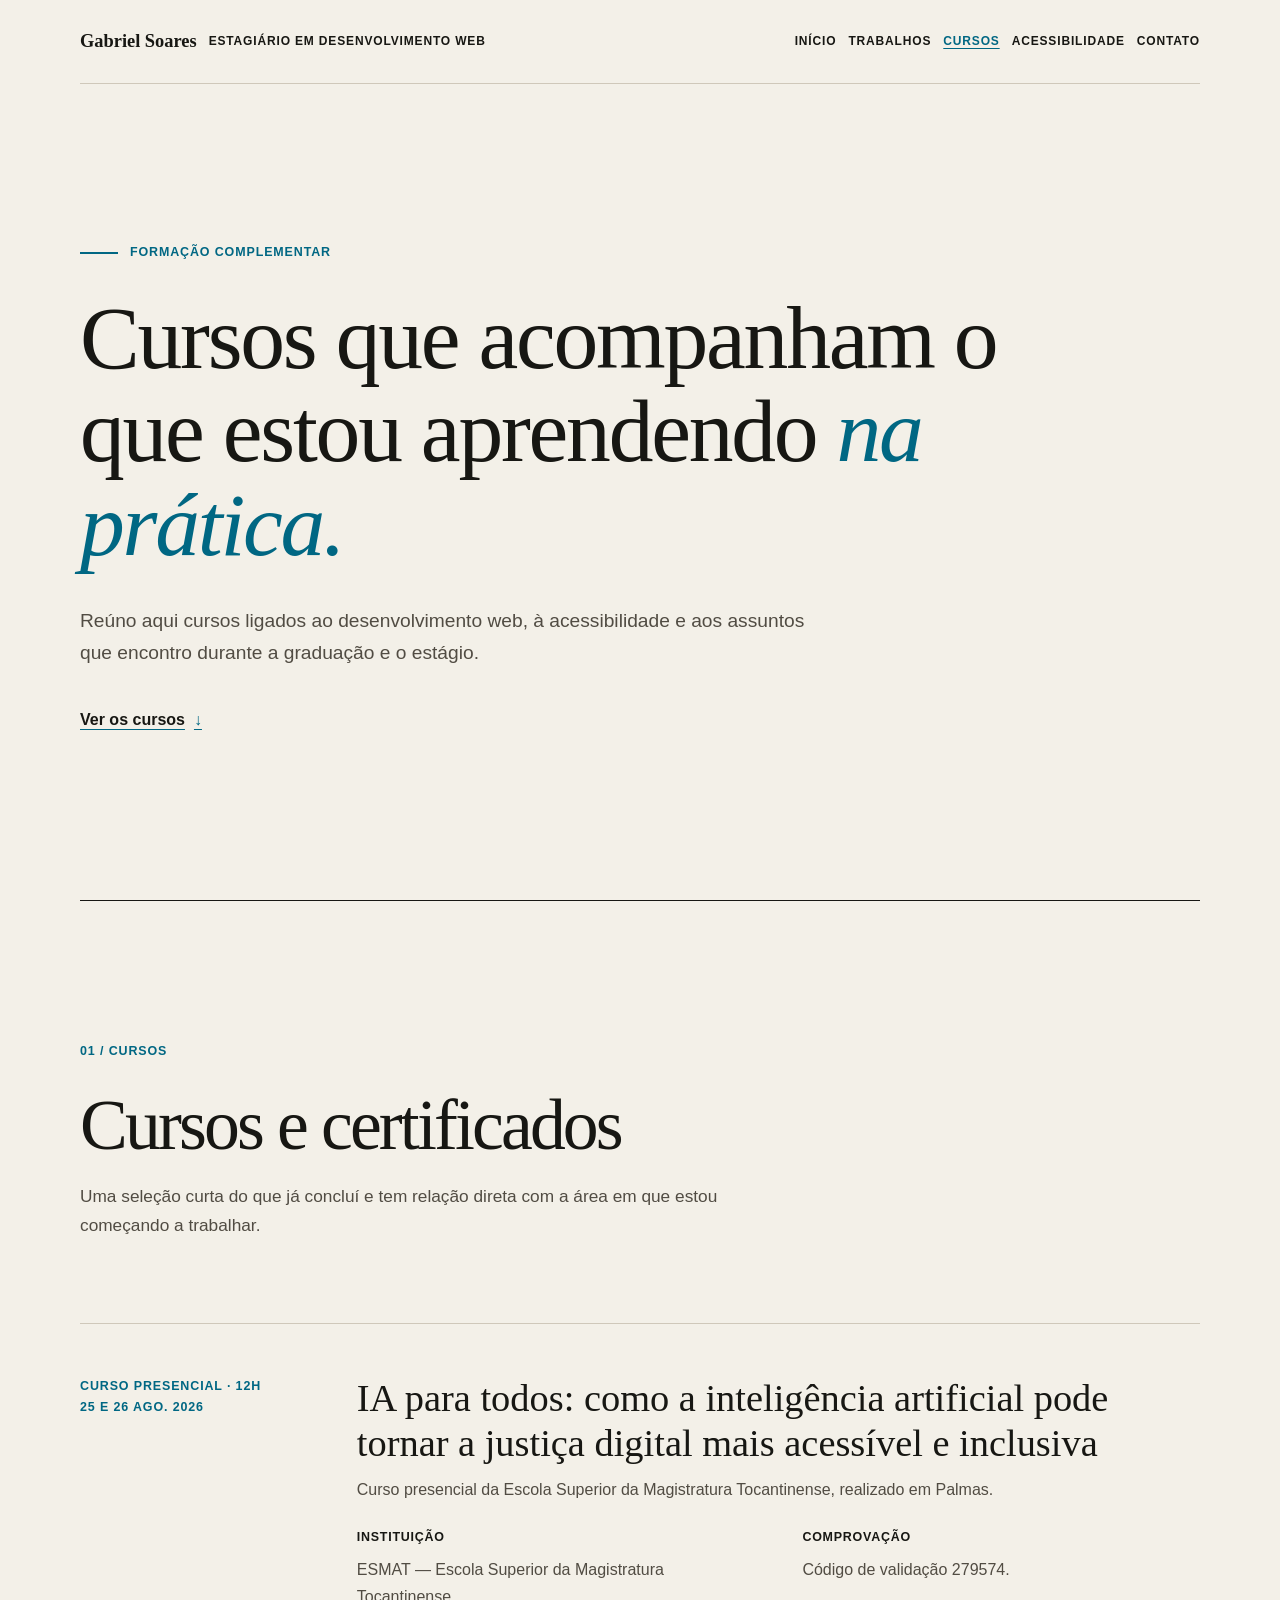
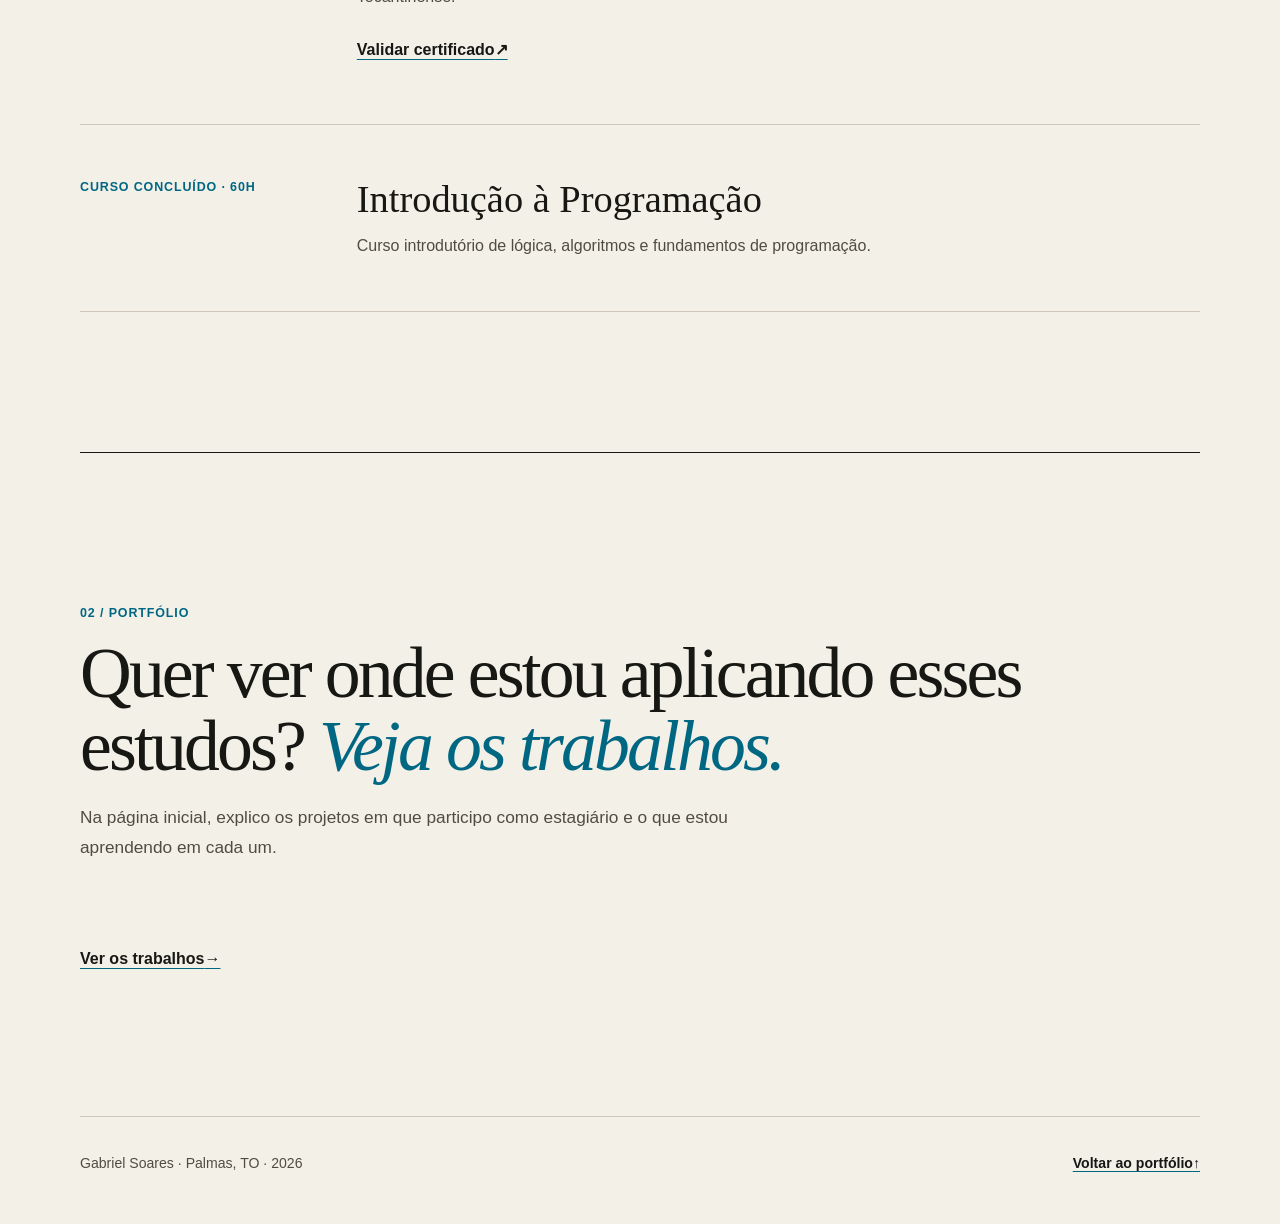
==== cursos/index.html @ e6bb0c45 "Adiciona página de cursos e certificados" ====
<!doctype html>
<html lang="pt-BR">
<head>
  <meta charset="utf-8">
  <meta name="viewport" content="width=device-width, initial-scale=1">
  <meta name="description" content="Cursos e certificados de Gabriel Soares nas áreas de desenvolvimento web, programação e acessibilidade.">
  <meta name="author" content="Gabriel Soares">
  <meta name="theme-color" content="#f3f0e8">
  <meta name="color-scheme" content="light">
  <link rel="canonical" href="https://soars1.github.io/cursos/">
  <link rel="stylesheet" href="../styles.css">
  <title>Cursos e certificados | Gabriel Soares</title>
</head>
<body>
<div id="inicio" class="gs-portfolio gs-courses-page" tabindex="-1">
  <a class="gs-skip-link" href="#conteudo">Pular para o conteúdo principal</a>

  <p id="aviso-nova-aba" class="gs-visually-hidden">
    O link abre em uma nova aba.
  </p>

  <header class="gs-site-header">
    <a class="gs-signature" href="../">
      <strong>Gabriel Soares</strong>
      <span>Estagiário em desenvolvimento web</span>
      <span class="gs-visually-hidden">— voltar ao portfólio</span>
    </a>

    <nav aria-label="Navegação principal">
      <ul class="gs-nav" role="list">
        <li><a href="../">Início</a></li>
        <li><a href="../#trabalhos">Trabalhos</a></li>
        <li><a href="#conteudo" aria-current="page">Cursos</a></li>
        <li><a href="../#acessibilidade">Acessibilidade</a></li>
        <li><a href="../#contato">Contato</a></li>
      </ul>
    </nav>
  </header>

  <main id="conteudo" tabindex="-1">
    <section class="gs-hero" aria-labelledby="titulo-principal">
      <p class="gs-overline">Formação complementar</p>

      <h1 id="titulo-principal">
        Cursos que acompanham o que estou aprendendo
        <em>na prática.</em>
      </h1>

      <p class="gs-lead">
        Reúno aqui cursos ligados ao desenvolvimento web, à acessibilidade e
        aos assuntos que encontro durante a graduação e o estágio.
      </p>

      <a class="gs-text-link" href="#lista-cursos">Ver os cursos</a>
    </section>

    <section id="lista-cursos" class="gs-section" aria-labelledby="titulo-cursos">
      <div class="gs-section-heading">
        <p class="gs-section-index" aria-hidden="true">01 / Cursos</p>

        <div>
          <h2 id="titulo-cursos">Cursos e certificados</h2>
          <p class="gs-section-intro">
            Uma seleção curta do que já concluí e tem relação direta com a
            área em que estou começando a trabalhar.
          </p>
        </div>
      </div>

      <ol class="gs-education-list" role="list">
        <li>
          <article class="gs-education-item" aria-labelledby="curso-ia-esmat">
            <p class="gs-education-date">
              Curso presencial · 12h<br>
              <time datetime="2026-08-25">25</time> e
              <time datetime="2026-08-26">26 ago. 2026</time>
            </p>

            <div>
              <h3 id="curso-ia-esmat">
                IA para todos: como a inteligência artificial pode tornar a
                justiça digital mais acessível e inclusiva
              </h3>

              <p>
                Curso presencial da Escola Superior da Magistratura
                Tocantinense, realizado em Palmas.
              </p>

              <ul class="gs-project-details" role="list">
                <li>
                  <p class="gs-detail-label"><strong>Instituição</strong></p>
                  <p>ESMAT — Escola Superior da Magistratura Tocantinense.</p>
                </li>
                <li>
                  <p class="gs-detail-label"><strong>Comprovação</strong></p>
                  <p>Código de validação 279574.</p>
                </li>
              </ul>

              <p class="gs-education-links">
                <a
                  href="https://app.esmat.tjto.jus.br/sav/validate"
                  target="_blank"
                  rel="noopener noreferrer"
                  aria-describedby="aviso-nova-aba"
                >
                  Validar certificado <span aria-hidden="true">↗</span>
                </a>
              </p>
            </div>
          </article>
        </li>

        <li>
          <article class="gs-education-item" aria-labelledby="curso-programacao">
            <p class="gs-education-date">Curso concluído · 60h</p>

            <div>
              <h3 id="curso-programacao">Introdução à Programação</h3>
              <p>
                Curso introdutório de lógica, algoritmos e fundamentos de
                programação.
              </p>
            </div>
          </article>
        </li>
      </ol>
    </section>
  </main>

  <footer class="gs-contact" aria-labelledby="titulo-voltar-portfolio">
    <p class="gs-section-index" aria-hidden="true">02 / Portfólio</p>

    <div class="gs-contact-grid">
      <div>
        <h2 id="titulo-voltar-portfolio">
          Quer ver onde estou aplicando esses estudos?
          <em>Veja os trabalhos.</em>
        </h2>
        <p class="gs-contact-intro">
          Na página inicial, explico os projetos em que participo como
          estagiário e o que estou aprendendo em cada um.
        </p>
      </div>

      <p class="gs-education-links">
        <a href="../#trabalhos">
          Ver os trabalhos <span aria-hidden="true">→</span>
        </a>
      </p>
    </div>

    <div class="gs-footer-line">
      <p>Gabriel Soares · Palmas, TO · <time datetime="2026">2026</time></p>
      <a href="../">Voltar ao portfólio <span aria-hidden="true">↑</span></a>
    </div>
  </footer>
</div>
</body>
</html>
---- styles.css ----
html {
  min-height: 100%;
  scroll-behavior: smooth;
  background: #f3f0e8;
}

body {
  min-height: 100%;
  margin: 0;
  overflow-x: hidden;
  background: #f3f0e8;
}
.gs-portfolio {
  --gs-paper: #f3f0e8; --gs-ink: #171713; --gs-text: #514c43; --gs-accent: #006783; --gs-line: #cfc8ba;
  --gs-width: min(70rem, calc(100% - 3rem));
  width: 100%; min-height: 100vh; margin: 0; background: var(--gs-paper); color: var(--gs-text);
  font-family: Inter, "Segoe UI", Arial, sans-serif; font-size: 1rem; line-height: 1.7; text-align: left !important;
  -webkit-font-smoothing: antialiased;
}

.gs-portfolio *, .gs-portfolio *::before, .gs-portfolio *::after { box-sizing: border-box; }

.gs-portfolio :where(h1, h2, h3, p, li) {
  margin-top: 0; overflow-wrap: break-word; text-align: left !important;
}

.gs-portfolio :where(h1, h2, h3) {
  color: var(--gs-ink); hyphens: none; word-break: normal; overflow-wrap: normal;
}

.gs-portfolio a {
  color: inherit; text-decoration-thickness: .08em; text-underline-offset: .22em; text-decoration-skip-ink: auto;
}

.gs-portfolio a:hover { color: var(--gs-accent); }

.gs-portfolio :where(a, button):focus {
  outline: 3px solid var(--gs-ink); outline-offset: 4px; border-radius: 2px;
}

.gs-portfolio:focus, .gs-portfolio main:focus { outline: none; }

@supports selector(:focus-visible) {
  .gs-portfolio :where(a, button):focus:not(:focus-visible) { outline: none; }
}

.gs-visually-hidden {
  position: absolute !important; width: 1px !important; height: 1px !important;
  margin: -1px !important; padding: 0 !important; overflow: hidden !important;
  clip: rect(0 0 0 0) !important; clip-path: inset(50%) !important;
  white-space: nowrap !important; border: 0 !important;
}

.gs-skip-link {
  position: fixed; top: 12px; left: 12px; z-index: 1000;
  min-height: 44px; display: inline-flex; align-items: center; padding: 10px 15px;
  transform: translateY(-180%); background: var(--gs-ink); color: #fff !important;
  font-weight: 800; text-decoration: none;
}

.gs-skip-link:focus { transform: translateY(0); }

@supports selector(:focus-visible) {
  .gs-skip-link:focus:not(:focus-visible) { transform: translateY(-180%); }
}

.gs-site-header, .gs-hero, .gs-section, .gs-contact {
  width: var(--gs-width); margin-inline: auto;
}

.gs-site-header {
  min-height: 84px; display: flex; align-items: center; justify-content: space-between;
  gap: 16px; border-bottom: 1px solid var(--gs-line);
}

.gs-signature {
  min-height: 44px; display: inline-flex; flex-wrap: wrap; align-items: center; gap: 4px 12px;
  color: var(--gs-ink) !important; text-decoration: none !important;
}

.gs-signature strong, .gs-hero h1, .gs-section-heading h2, .gs-contact h2,
.gs-project-number, .gs-project h3, .gs-reading-text p, .gs-education-item h3 {
  font-family: Georgia, "Times New Roman", serif;
}

.gs-signature strong { font-size: 1.15rem; }

.gs-signature > span:not(.gs-visually-hidden) {
  font-size: .75rem; font-weight: 800; letter-spacing: .07em; text-transform: uppercase;
}

.gs-nav, .gs-projects, .gs-education-list, .gs-project-details {
  margin: 0; padding: 0; list-style: none;
}

.gs-nav {
  display: flex; flex-wrap: nowrap; justify-content: flex-end; gap: 12px;
}

.gs-nav li, .gs-projects > li, .gs-education-list > li { margin: 0; }

.gs-nav a {
  min-height: 44px; display: inline-flex; align-items: center; color: var(--gs-ink);
  font-size: .75rem; font-weight: 800; letter-spacing: .07em;
  text-decoration: none; text-transform: uppercase; white-space: nowrap;
}

.gs-nav a:hover, .gs-nav a:focus-visible { text-decoration: underline; }

.gs-nav a[aria-current="page"] {
  color: var(--gs-accent); text-decoration: underline;
}

.gs-hero {
  min-height: calc(100svh - 84px); display: flex; flex-direction: column;
  align-items: flex-start; justify-content: center; padding-block: clamp(80px, 11vw, 145px);
}

.gs-overline, .gs-section-index, .gs-project-type, .gs-education-date {
  color: var(--gs-accent) !important; font-size: .78rem; font-weight: 800;
  letter-spacing: .07em; text-transform: uppercase;
}

.gs-overline {
  display: flex; align-items: center; gap: 12px; margin-bottom: 28px;
}

.gs-overline::before {
  width: 38px; height: 2px; flex: 0 0 auto; content: ""; background: var(--gs-accent);
}

.gs-hero h1 {
  max-width: 940px; margin-bottom: 34px; font-size: clamp(2.8rem, 7vw, 6.8rem);
  font-weight: 400; letter-spacing: -.025em; line-height: 1.04;
}

.gs-hero h1 em, .gs-contact h2 em {
  color: var(--gs-accent); font-weight: 400;
}

.gs-lead {
  max-width: 760px; margin-bottom: 28px; font-size: clamp(1.05rem, 1.5vw, 1.25rem);
}

.gs-text-link {
  min-height: 44px; display: inline-flex; align-items: center;
  color: var(--gs-ink) !important; font-weight: 800; text-decoration-color: var(--gs-accent);
}

.gs-text-link::after {
  margin-left: 9px; content: "↓"; color: var(--gs-accent); transition: transform 160ms ease;
}

.gs-text-link:hover::after { transform: translateY(3px); }

.gs-section {
  padding-block: clamp(80px, 11vw, 140px); border-top: 1px solid var(--gs-ink); scroll-margin-top: 24px;
}

.gs-section-heading {
  display: grid; gap: 14px; margin-bottom: clamp(48px, 7vw, 82px);
}

.gs-section-heading h2, .gs-contact h2 {
  max-width: 960px; margin-bottom: 0; font-size: clamp(2.65rem, 5.6vw, 5.5rem);
  font-weight: 400; letter-spacing: -.04em; line-height: 1.02;
}

.gs-section-intro, .gs-contact-intro {
  max-width: 730px; margin: 20px 0 0; font-size: 1.08rem;
}

.gs-projects, .gs-education-list { border-top: 1px solid var(--gs-line); }

.gs-project {
  display: grid; grid-template-columns: 56px minmax(0, 1fr); gap: 34px;
  padding-block: clamp(44px, 6vw, 68px); border-bottom: 1px solid var(--gs-line);
}

.gs-project-number {
  color: var(--gs-accent) !important; font-style: italic;
}

.gs-project-main { min-width: 0; max-width: 900px; }
.gs-project-type { margin-bottom: 10px; }

.gs-project h3 {
  margin-bottom: 18px; font-size: clamp(2.35rem, 4.8vw, 4.6rem);
  font-weight: 400; letter-spacing: -.035em; line-height: 1.02;
}

.gs-project-summary {
  max-width: 720px; margin-bottom: 32px; font-size: 1.08rem;
}

.gs-project-details {
  max-width: 860px; display: grid; grid-template-columns: repeat(2, minmax(0, 1fr)); gap: 28px 48px;
}

.gs-project-details li, .gs-project-details p, .gs-education-item p, .gs-footer-line p {
  margin-bottom: 0;
}

.gs-detail-label {
  margin-bottom: 7px !important; color: var(--gs-ink); font-size: .78rem;
  letter-spacing: .06em; text-transform: uppercase;
}

.gs-reading-text { max-width: 820px; }

.gs-reading-text p {
  margin-bottom: 25px; font-size: clamp(1.25rem, 2vw, 1.7rem); line-height: 1.55;
}

.gs-reading-text p:last-child { margin-bottom: 0; }

.gs-education-item {
  display: grid; grid-template-columns: minmax(150px, 200px) minmax(0, 1fr);
  gap: clamp(28px, 6vw, 80px); padding-block: clamp(34px, 5vw, 52px);
  border-bottom: 1px solid var(--gs-line);
}

.gs-education-item h3 {
  max-width: 800px; margin-bottom: 10px; font-size: clamp(1.65rem, 3vw, 2.6rem);
  font-weight: 400; line-height: 1.18;
}

.gs-education-item p { max-width: 730px; }

.gs-courses-page .gs-education-item .gs-project-details { margin-top: 24px; }

.gs-education-links {
  display: flex; flex-wrap: wrap; gap: 8px 24px; margin-top: 18px !important;
}

.gs-education-links a, .gs-contact-links a, .gs-footer-line a {
  min-height: 44px; display: inline-flex; align-items: center;
  color: var(--gs-ink) !important; font-weight: 800; text-decoration-color: var(--gs-accent);
}

.gs-contact {
  padding-block: clamp(80px, 12vw, 150px) 38px;
  border-top: 1px solid var(--gs-ink); scroll-margin-top: 24px;
}

.gs-contact-grid {
  display: grid; gap: clamp(34px, 5vw, 56px);
}

.gs-contact-links {
  display: flex; flex-wrap: nowrap; align-items: center; justify-content: flex-start;
  gap: clamp(24px, 4vw, 52px); margin: 0; font-style: normal;
}

.gs-contact-links a {
  gap: 10px; font-size: clamp(1.05rem, 2vw, 1.3rem);
}

.gs-contact-links a::before {
  width: 1.15em; height: 1.15em; flex: 0 0 1.15em; content: "";
  background: var(--gs-accent); -webkit-mask: var(--gs-social-icon) center / contain no-repeat;
  mask: var(--gs-social-icon) center / contain no-repeat;
}

.gs-contact-links a[href^="mailto:"] {
  --gs-social-icon: url("data:image/svg+xml,%3Csvg xmlns='http://www.w3.org/2000/svg' viewBox='0 0 24 24' fill='none' stroke='black' stroke-width='2' stroke-linecap='round' stroke-linejoin='round'%3E%3Crect x='3' y='5' width='18' height='14' rx='2'/%3E%3Cpath d='m3 7 9 6 9-6'/%3E%3C/svg%3E");
}

.gs-contact-links a[href*="github.com"] {
  --gs-social-icon: url("data:image/svg+xml,%3Csvg xmlns='http://www.w3.org/2000/svg' viewBox='0 0 24 24'%3E%3Cpath fill='black' d='M12 .3a12 12 0 0 0-3.79 23.4c.6.11.82-.26.82-.58v-2.23c-3.34.73-4.04-1.61-4.04-1.61-.55-1.39-1.33-1.76-1.33-1.76-1.09-.75.08-.73.08-.73 1.21.09 1.84 1.24 1.84 1.24 1.07 1.84 2.81 1.31 3.5 1 .11-.78.42-1.31.76-1.61-2.67-.31-5.47-1.34-5.47-5.93 0-1.31.47-2.38 1.24-3.22-.12-.3-.54-1.52.12-3.18 0 0 1.01-.32 3.3 1.23a11.5 11.5 0 0 1 6.01 0c2.29-1.55 3.3-1.23 3.3-1.23.65 1.66.24 2.88.12 3.18.77.84 1.24 1.91 1.24 3.22 0 4.61-2.81 5.62-5.48 5.92.43.37.81 1.1.81 2.22v3.29c0 .32.22.69.83.58A12 12 0 0 0 12 .3Z'/%3E%3C/svg%3E");
}

.gs-contact-links a[href*="linkedin.com"] {
  --gs-social-icon: url("data:image/svg+xml,%3Csvg xmlns='http://www.w3.org/2000/svg' viewBox='0 0 24 24'%3E%3Cpath fill='black' d='M20.45 20.45h-3.56v-5.57c0-1.33-.03-3.04-1.85-3.04-1.85 0-2.14 1.45-2.14 2.94v5.67H9.35V9h3.42v1.56h.04c.48-.9 1.64-1.85 3.37-1.85 3.6 0 4.27 2.37 4.27 5.46v6.28ZM5.34 7.43a2.06 2.06 0 1 1 0-4.12 2.06 2.06 0 0 1 0 4.12Zm1.47 13.02H3.86V9h2.95v11.45ZM22.23 0H1.77C.79 0 0 .77 0 1.73v20.54C0 23.23.79 24 1.77 24h20.45C23.2 24 24 23.23 24 22.27V1.73C24 .77 23.2 0 22.22 0h.01Z'/%3E%3C/svg%3E");
}

.gs-footer-line {
  display: flex; align-items: center; justify-content: space-between; gap: 24px;
  margin-top: clamp(72px, 10vw, 120px); padding-top: 25px;
  border-top: 1px solid var(--gs-line); font-size: .88rem;
}

@media (max-width: 760px) {
  .gs-portfolio { --gs-width: min(70rem, calc(100% - 2rem)); }

  .gs-site-header {
    min-height: auto; align-items: flex-start; flex-direction: column;
    justify-content: center; gap: 8px; padding-block: 18px;
  }

  .gs-nav { flex-wrap: wrap; justify-content: flex-start; gap: 2px 14px; }
  .gs-nav a { white-space: normal; }
  .gs-hero { min-height: auto; padding-block: 80px 96px; }

  .gs-project, .gs-education-item { grid-template-columns: 1fr; }
  .gs-project { gap: 8px; }
  .gs-project-details { grid-template-columns: 1fr; }
  .gs-education-item { gap: 8px; }
  .gs-contact-links { flex-wrap: wrap; gap: 12px 28px; }
}

@media (max-width: 420px) {
  .gs-signature > span:not(.gs-visually-hidden) { width: 100%; }
  .gs-nav { column-gap: 12px; }
  .gs-nav a { font-size: .72rem; }
  .gs-hero h1 { font-size: clamp(2.55rem, 13.5vw, 3.7rem); }

  .gs-section-heading h2, .gs-contact h2 {
    font-size: clamp(2.35rem, 12vw, 3.4rem);
  }

  .gs-footer-line { align-items: flex-start; flex-direction: column; }
}

@media (prefers-reduced-motion: reduce) {
  html { scroll-behavior: auto !important; }

  .gs-portfolio *, .gs-portfolio *::before, .gs-portfolio *::after {
    scroll-behavior: auto !important; animation-duration: .01ms !important;
    animation-iteration-count: 1 !important; transition-duration: .01ms !important;
  }
}

@media (prefers-contrast: more) {
  .gs-portfolio { --gs-text: #24211d; --gs-accent: #004f66; --gs-line: #716a60; }
}

@media (forced-colors: active) {
  .gs-portfolio :where(a, button):focus { outline-color: CanvasText; }
  .gs-overline::before { background: CanvasText; }
}
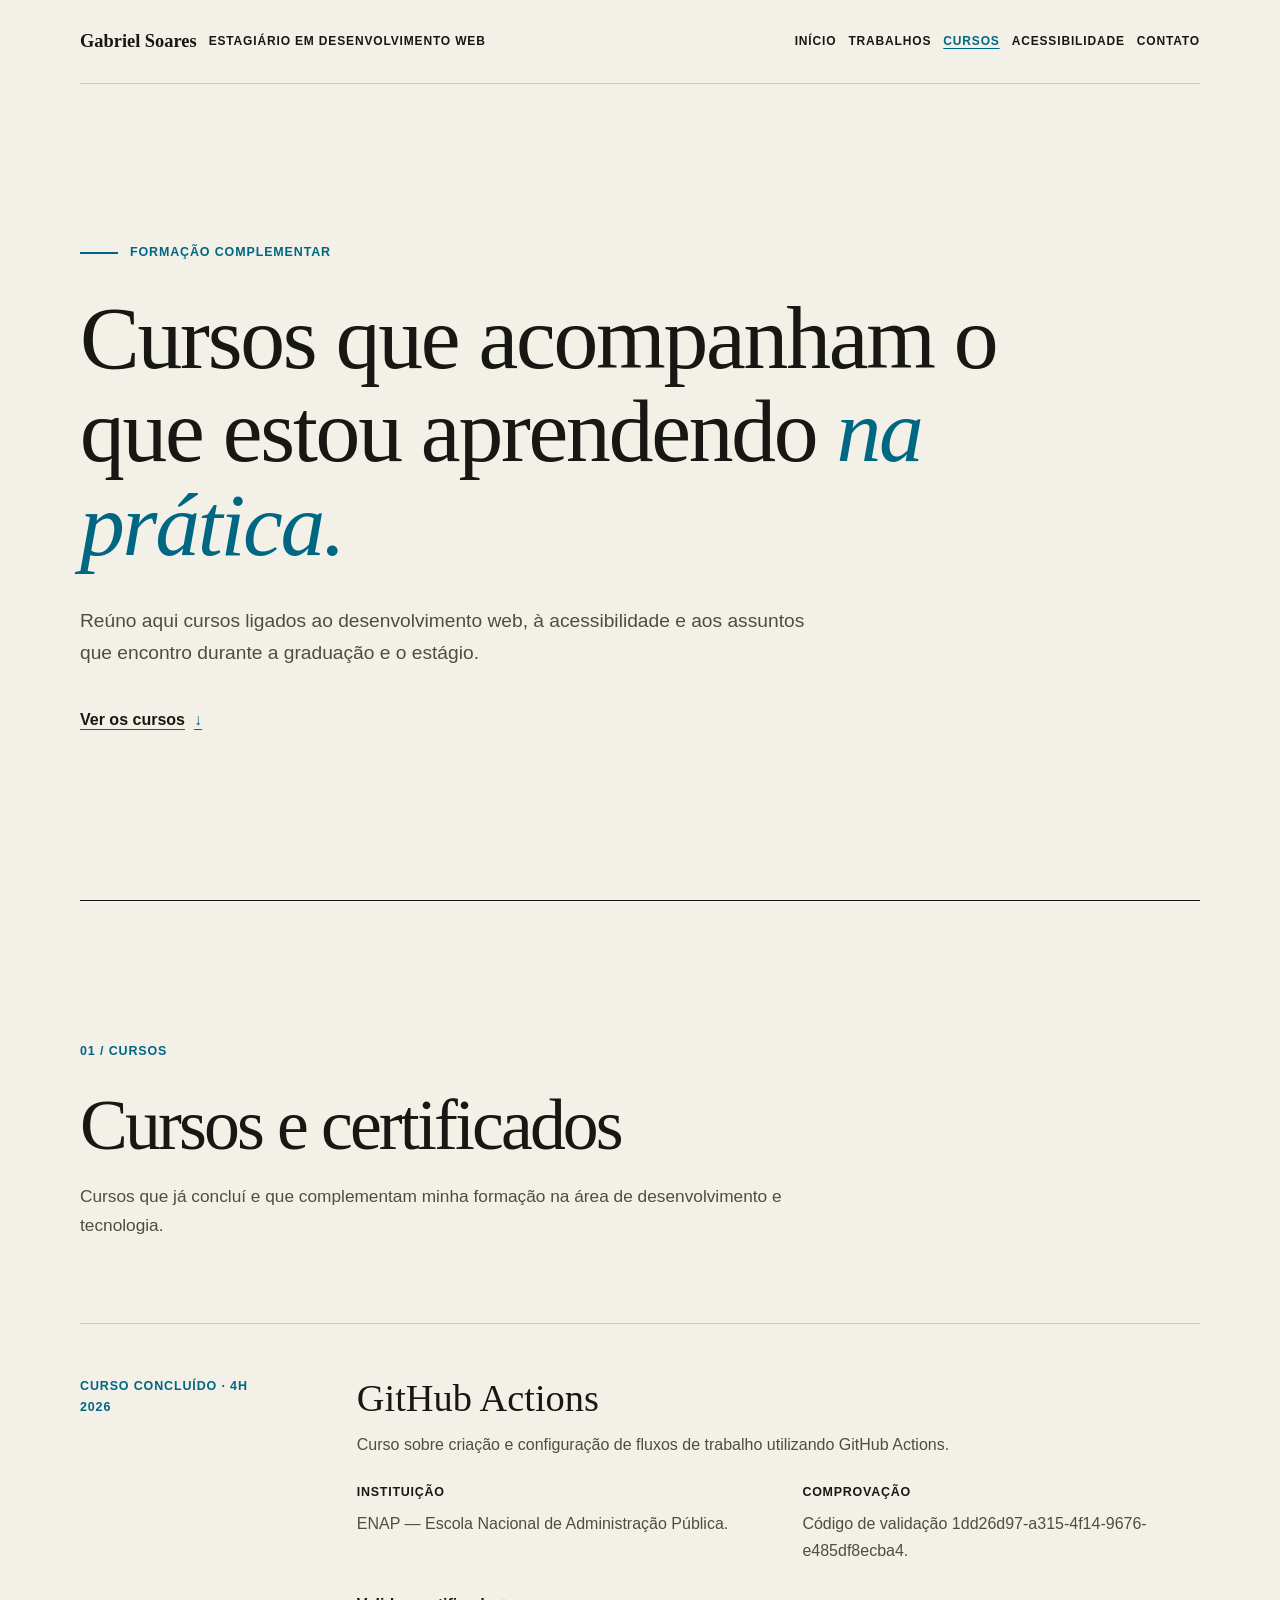
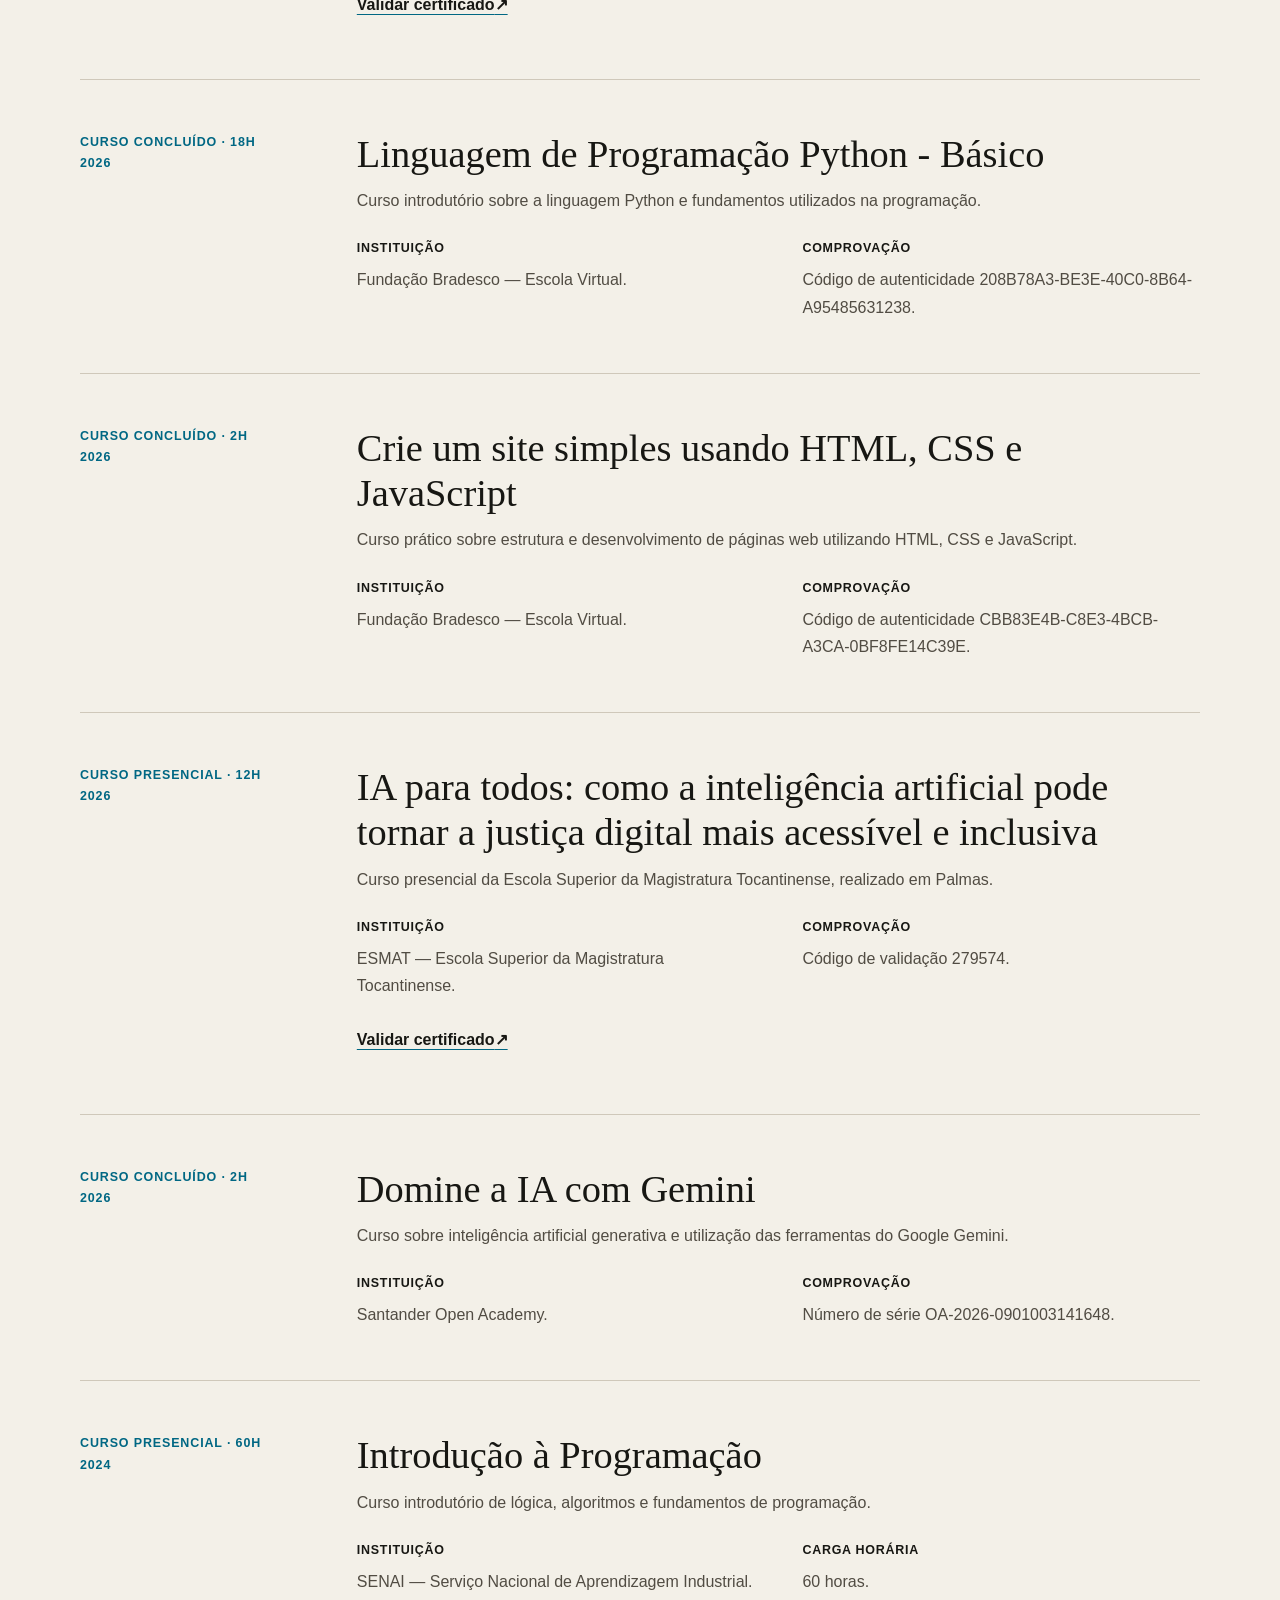
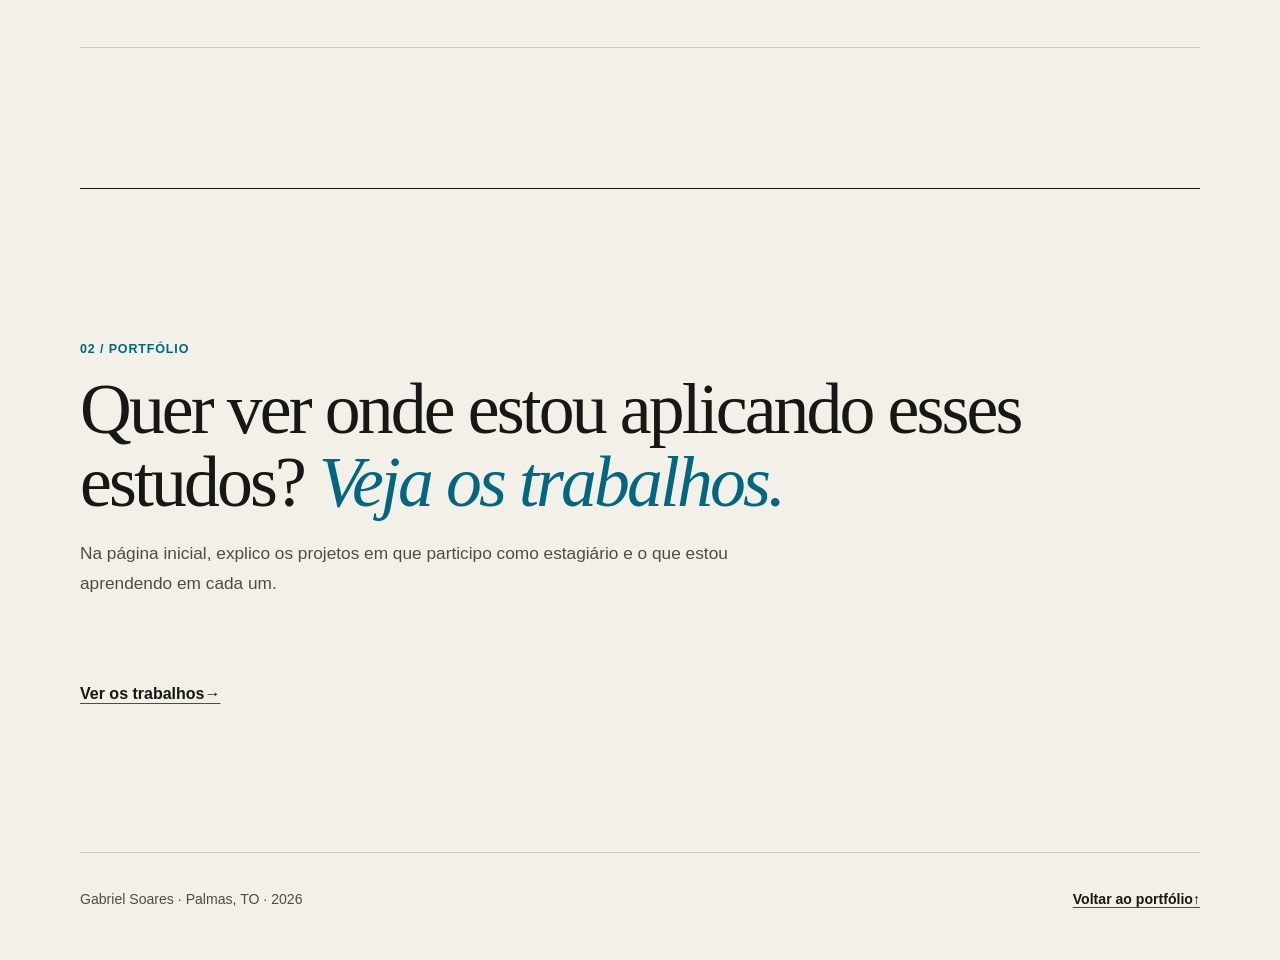
==== commit 2a2ba656: "Revise course listings and add new entries Updated course descriptions and added new courses with de" ====
--- a/cursos/index.html
+++ b/cursos/index.html
@@ -61,19 +61,133 @@
         <div>
           <h2 id="titulo-cursos">Cursos e certificados</h2>
           <p class="gs-section-intro">
-            Uma seleção curta do que já concluí e tem relação direta com a
-            área em que estou começando a trabalhar.
+            Cursos que já concluí e que complementam minha formação na área
+            de desenvolvimento e tecnologia.
           </p>
         </div>
       </div>
 
       <ol class="gs-education-list" role="list">
+
+        <li>
+          <article class="gs-education-item" aria-labelledby="curso-github-actions">
+            <p class="gs-education-date">
+              Curso concluído · 4h<br>
+              <time datetime="2026">2026</time>
+            </p>
+
+            <div>
+              <h3 id="curso-github-actions">GitHub Actions</h3>
+
+              <p>
+                Curso sobre criação e configuração de fluxos de trabalho
+                utilizando GitHub Actions.
+              </p>
+
+              <ul class="gs-project-details" role="list">
+                <li>
+                  <p class="gs-detail-label"><strong>Instituição</strong></p>
+                  <p>ENAP — Escola Nacional de Administração Pública.</p>
+                </li>
+
+                <li>
+                  <p class="gs-detail-label"><strong>Comprovação</strong></p>
+                  <p>
+                    Código de validação
+                    1dd26d97-a315-4f14-9676-e485df8ecba4.
+                  </p>
+                </li>
+              </ul>
+
+              <p class="gs-education-links">
+                <a
+                  href="https://www.escolavirtual.gov.br/documentos/validacao"
+                  target="_blank"
+                  rel="noopener noreferrer"
+                  aria-describedby="aviso-nova-aba"
+                >
+                  Validar certificado <span aria-hidden="true">↗</span>
+                </a>
+              </p>
+            </div>
+          </article>
+        </li>
+
+        <li>
+          <article class="gs-education-item" aria-labelledby="curso-python">
+            <p class="gs-education-date">
+              Curso concluído · 18h<br>
+              <time datetime="2026">2026</time>
+            </p>
+
+            <div>
+              <h3 id="curso-python">
+                Linguagem de Programação Python - Básico
+              </h3>
+
+              <p>
+                Curso introdutório sobre a linguagem Python e fundamentos
+                utilizados na programação.
+              </p>
+
+              <ul class="gs-project-details" role="list">
+                <li>
+                  <p class="gs-detail-label"><strong>Instituição</strong></p>
+                  <p>Fundação Bradesco — Escola Virtual.</p>
+                </li>
+
+                <li>
+                  <p class="gs-detail-label"><strong>Comprovação</strong></p>
+                  <p>
+                    Código de autenticidade
+                    208B78A3-BE3E-40C0-8B64-A95485631238.
+                  </p>
+                </li>
+              </ul>
+            </div>
+          </article>
+        </li>
+
+        <li>
+          <article class="gs-education-item" aria-labelledby="curso-html-css-js">
+            <p class="gs-education-date">
+              Curso concluído · 2h<br>
+              <time datetime="2026">2026</time>
+            </p>
+
+            <div>
+              <h3 id="curso-html-css-js">
+                Crie um site simples usando HTML, CSS e JavaScript
+              </h3>
+
+              <p>
+                Curso prático sobre estrutura e desenvolvimento de páginas
+                web utilizando HTML, CSS e JavaScript.
+              </p>
+
+              <ul class="gs-project-details" role="list">
+                <li>
+                  <p class="gs-detail-label"><strong>Instituição</strong></p>
+                  <p>Fundação Bradesco — Escola Virtual.</p>
+                </li>
+
+                <li>
+                  <p class="gs-detail-label"><strong>Comprovação</strong></p>
+                  <p>
+                    Código de autenticidade
+                    CBB83E4B-C8E3-4BCB-A3CA-0BF8FE14C39E.
+                  </p>
+                </li>
+              </ul>
+            </div>
+          </article>
+        </li>
+
         <li>
           <article class="gs-education-item" aria-labelledby="curso-ia-esmat">
             <p class="gs-education-date">
               Curso presencial · 12h<br>
-              <time datetime="2026-08-25">25</time> e
-              <time datetime="2026-08-26">26 ago. 2026</time>
+              <time datetime="2026">2026</time>
             </p>
 
             <div>
@@ -92,6 +206,7 @@
                   <p class="gs-detail-label"><strong>Instituição</strong></p>
                   <p>ESMAT — Escola Superior da Magistratura Tocantinense.</p>
                 </li>
+
                 <li>
                   <p class="gs-detail-label"><strong>Comprovação</strong></p>
                   <p>Código de validação 279574.</p>
@@ -113,18 +228,65 @@
         </li>
 
         <li>
+          <article class="gs-education-item" aria-labelledby="curso-gemini">
+            <p class="gs-education-date">
+              Curso concluído · 2h<br>
+              <time datetime="2026">2026</time>
+            </p>
+
+            <div>
+              <h3 id="curso-gemini">Domine a IA com Gemini</h3>
+
+              <p>
+                Curso sobre inteligência artificial generativa e utilização
+                das ferramentas do Google Gemini.
+              </p>
+
+              <ul class="gs-project-details" role="list">
+                <li>
+                  <p class="gs-detail-label"><strong>Instituição</strong></p>
+                  <p>Santander Open Academy.</p>
+                </li>
+
+                <li>
+                  <p class="gs-detail-label"><strong>Comprovação</strong></p>
+                  <p>Número de série OA-2026-0901003141648.</p>
+                </li>
+              </ul>
+            </div>
+          </article>
+        </li>
+
+        <li>
           <article class="gs-education-item" aria-labelledby="curso-programacao">
-            <p class="gs-education-date">Curso concluído · 60h</p>
+            <p class="gs-education-date">
+              Curso presencial · 60h<br>
+              <time datetime="2024">2024</time>
+            </p>
 
             <div>
               <h3 id="curso-programacao">Introdução à Programação</h3>
+
               <p>
                 Curso introdutório de lógica, algoritmos e fundamentos de
                 programação.
               </p>
-            </div>
-          </article>
-        </li>
+
+              <ul class="gs-project-details" role="list">
+                <li>
+                  <p class="gs-detail-label"><strong>Instituição</strong></p>
+                  <p>SENAI — Serviço Nacional de Aprendizagem Industrial.</p>
+                </li>
+
+                <li>
+                  <p class="gs-detail-label"><strong>Carga horária</strong></p>
+                  <p>60 horas.</p>
+                </li>
+              </ul>
+            </div>
+          </article>
+        </li>
+
       </ol>
     </section>
   </main>
@@ -138,6 +300,7 @@
           Quer ver onde estou aplicando esses estudos?
           <em>Veja os trabalhos.</em>
         </h2>
+
         <p class="gs-contact-intro">
           Na página inicial, explico os projetos em que participo como
           estagiário e o que estou aprendendo em cada um.
@@ -152,8 +315,14 @@
     </div>
 
     <div class="gs-footer-line">
-      <p>Gabriel Soares · Palmas, TO · <time datetime="2026">2026</time></p>
-      <a href="../">Voltar ao portfólio <span aria-hidden="true">↑</span></a>
+      <p>
+        Gabriel Soares · Palmas, TO ·
+        <time datetime="2026">2026</time>
+      </p>
+
+      <a href="../">
+        Voltar ao portfólio <span aria-hidden="true">↑</span>
+      </a>
     </div>
   </footer>
 </div>
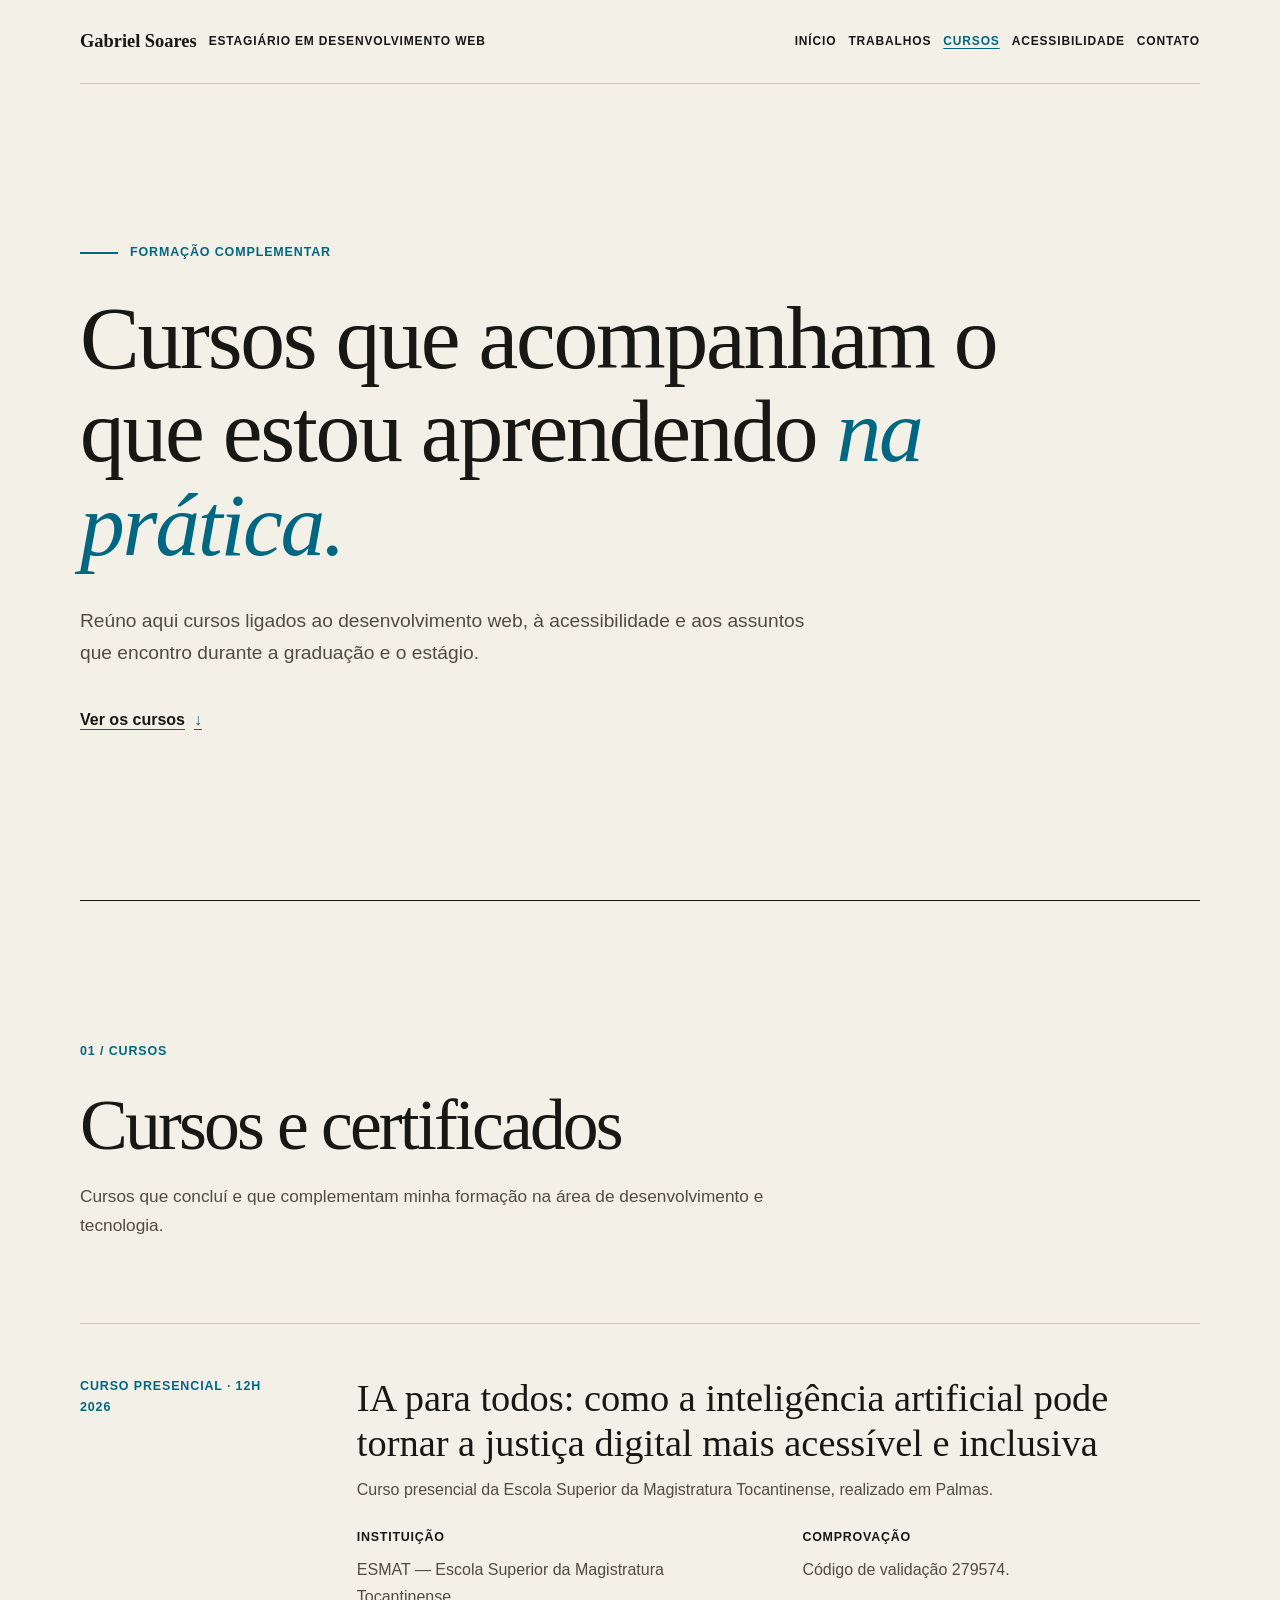
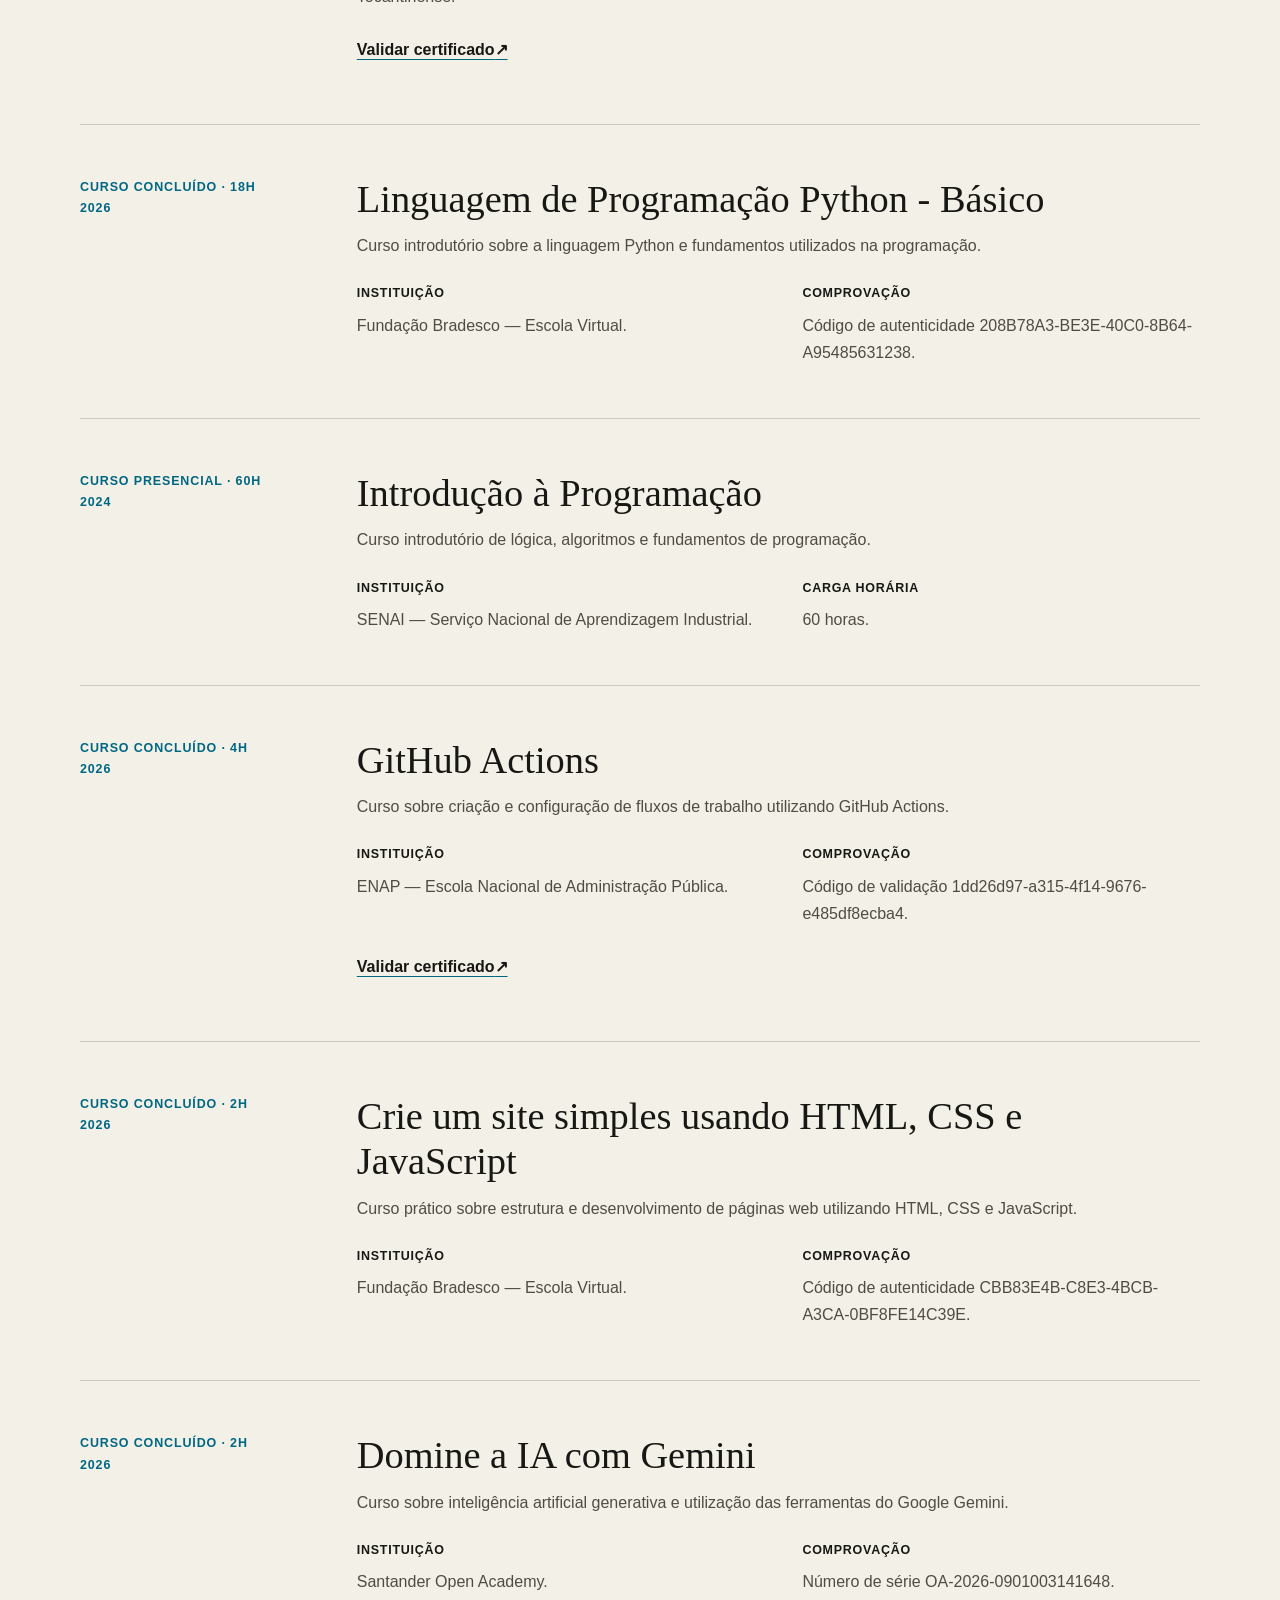
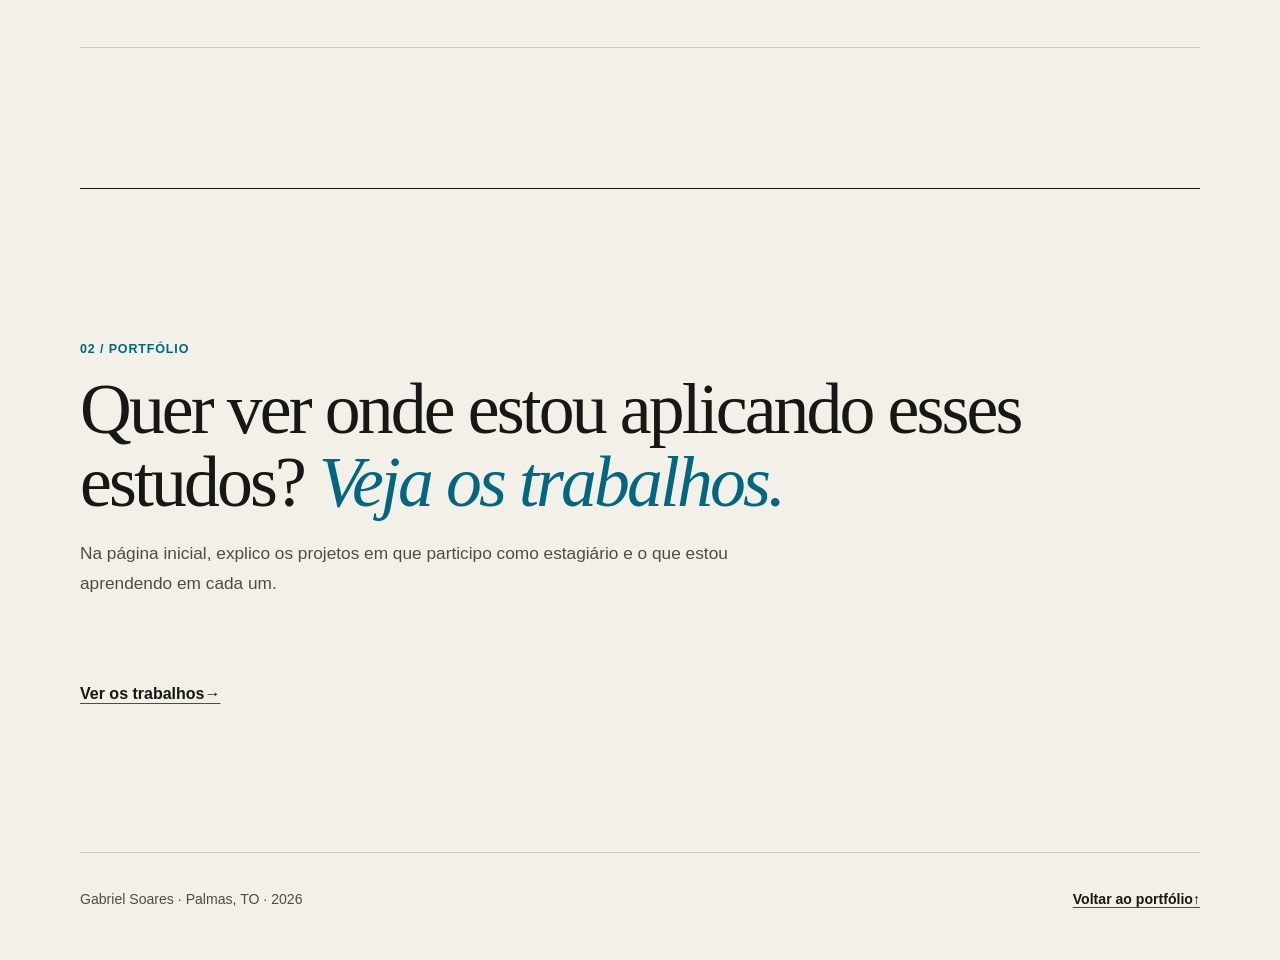
==== commit 9b71a55c: "Update index.html" ====
--- a/cursos/index.html
+++ b/cursos/index.html
@@ -3,17 +3,25 @@
 <head>
   <meta charset="utf-8">
   <meta name="viewport" content="width=device-width, initial-scale=1">
-  <meta name="description" content="Cursos e certificados de Gabriel Soares nas áreas de desenvolvimento web, programação e acessibilidade.">
+  <meta
+    name="description"
+    content="Cursos e certificados de Gabriel Soares nas áreas de desenvolvimento web, programação e acessibilidade."
+  >
   <meta name="author" content="Gabriel Soares">
   <meta name="theme-color" content="#f3f0e8">
   <meta name="color-scheme" content="light">
+
   <link rel="canonical" href="https://soars1.github.io/cursos/">
   <link rel="stylesheet" href="../styles.css">
+
   <title>Cursos e certificados | Gabriel Soares</title>
 </head>
+
 <body>
 <div id="inicio" class="gs-portfolio gs-courses-page" tabindex="-1">
-  <a class="gs-skip-link" href="#conteudo">Pular para o conteúdo principal</a>
+  <a class="gs-skip-link" href="#conteudo">
+    Pular para o conteúdo principal
+  </a>
 
   <p id="aviso-nova-aba" class="gs-visually-hidden">
     O link abre em uma nova aba.
@@ -38,6 +46,7 @@
   </header>
 
   <main id="conteudo" tabindex="-1">
+
     <section class="gs-hero" aria-labelledby="titulo-principal">
       <p class="gs-overline">Formação complementar</p>
 
@@ -51,17 +60,28 @@
         aos assuntos que encontro durante a graduação e o estágio.
       </p>
 
-      <a class="gs-text-link" href="#lista-cursos">Ver os cursos</a>
+      <a class="gs-text-link" href="#lista-cursos">
+        Ver os cursos
+      </a>
     </section>
 
-    <section id="lista-cursos" class="gs-section" aria-labelledby="titulo-cursos">
+    <section
+      id="lista-cursos"
+      class="gs-section"
+      aria-labelledby="titulo-cursos"
+    >
       <div class="gs-section-heading">
-        <p class="gs-section-index" aria-hidden="true">01 / Cursos</p>
+        <p class="gs-section-index" aria-hidden="true">
+          01 / Cursos
+        </p>
 
         <div>
-          <h2 id="titulo-cursos">Cursos e certificados</h2>
+          <h2 id="titulo-cursos">
+            Cursos e certificados
+          </h2>
+
           <p class="gs-section-intro">
-            Cursos que já concluí e que complementam minha formação na área
+            Cursos que concluí e que complementam minha formação na área
             de desenvolvimento e tecnologia.
           </p>
         </div>
@@ -70,14 +90,168 @@
       <ol class="gs-education-list" role="list">
 
         <li>
-          <article class="gs-education-item" aria-labelledby="curso-github-actions">
+          <article
+            class="gs-education-item"
+            aria-labelledby="curso-ia-esmat"
+          >
+            <p class="gs-education-date">
+              Curso presencial · 12h<br>
+              <time datetime="2026">2026</time>
+            </p>
+
+            <div>
+              <h3 id="curso-ia-esmat">
+                IA para todos: como a inteligência artificial pode tornar a
+                justiça digital mais acessível e inclusiva
+              </h3>
+
+              <p>
+                Curso presencial da Escola Superior da Magistratura
+                Tocantinense, realizado em Palmas.
+              </p>
+
+              <ul class="gs-project-details" role="list">
+                <li>
+                  <p class="gs-detail-label">
+                    <strong>Instituição</strong>
+                  </p>
+
+                  <p>
+                    ESMAT — Escola Superior da Magistratura Tocantinense.
+                  </p>
+                </li>
+
+                <li>
+                  <p class="gs-detail-label">
+                    <strong>Comprovação</strong>
+                  </p>
+
+                  <p>
+                    Código de validação 279574.
+                  </p>
+                </li>
+              </ul>
+
+              <p class="gs-education-links">
+                <a
+                  href="https://app.esmat.tjto.jus.br/sav/validate"
+                  target="_blank"
+                  rel="noopener noreferrer"
+                  aria-describedby="aviso-nova-aba"
+                >
+                  Validar certificado
+                  <span aria-hidden="true">↗</span>
+                </a>
+              </p>
+            </div>
+          </article>
+        </li>
+
+        <li>
+          <article
+            class="gs-education-item"
+            aria-labelledby="curso-python"
+          >
+            <p class="gs-education-date">
+              Curso concluído · 18h<br>
+              <time datetime="2026">2026</time>
+            </p>
+
+            <div>
+              <h3 id="curso-python">
+                Linguagem de Programação Python - Básico
+              </h3>
+
+              <p>
+                Curso introdutório sobre a linguagem Python e fundamentos
+                utilizados na programação.
+              </p>
+
+              <ul class="gs-project-details" role="list">
+                <li>
+                  <p class="gs-detail-label">
+                    <strong>Instituição</strong>
+                  </p>
+
+                  <p>
+                    Fundação Bradesco — Escola Virtual.
+                  </p>
+                </li>
+
+                <li>
+                  <p class="gs-detail-label">
+                    <strong>Comprovação</strong>
+                  </p>
+
+                  <p>
+                    Código de autenticidade
+                    208B78A3-BE3E-40C0-8B64-A95485631238.
+                  </p>
+                </li>
+              </ul>
+            </div>
+          </article>
+        </li>
+
+        <li>
+          <article
+            class="gs-education-item"
+            aria-labelledby="curso-programacao"
+          >
+            <p class="gs-education-date">
+              Curso presencial · 60h<br>
+              <time datetime="2024">2024</time>
+            </p>
+
+            <div>
+              <h3 id="curso-programacao">
+                Introdução à Programação
+              </h3>
+
+              <p>
+                Curso introdutório de lógica, algoritmos e fundamentos de
+                programação.
+              </p>
+
+              <ul class="gs-project-details" role="list">
+                <li>
+                  <p class="gs-detail-label">
+                    <strong>Instituição</strong>
+                  </p>
+
+                  <p>
+                    SENAI — Serviço Nacional de Aprendizagem Industrial.
+                  </p>
+                </li>
+
+                <li>
+                  <p class="gs-detail-label">
+                    <strong>Carga horária</strong>
+                  </p>
+
+                  <p>
+                    60 horas.
+                  </p>
+                </li>
+              </ul>
+            </div>
+          </article>
+        </li>
+
+        <li>
+          <article
+            class="gs-education-item"
+            aria-labelledby="curso-github-actions"
+          >
             <p class="gs-education-date">
               Curso concluído · 4h<br>
               <time datetime="2026">2026</time>
             </p>
 
             <div>
-              <h3 id="curso-github-actions">GitHub Actions</h3>
+              <h3 id="curso-github-actions">
+                GitHub Actions
+              </h3>
 
               <p>
                 Curso sobre criação e configuração de fluxos de trabalho
@@ -86,12 +260,20 @@
 
               <ul class="gs-project-details" role="list">
                 <li>
-                  <p class="gs-detail-label"><strong>Instituição</strong></p>
-                  <p>ENAP — Escola Nacional de Administração Pública.</p>
-                </li>
-
-                <li>
-                  <p class="gs-detail-label"><strong>Comprovação</strong></p>
+                  <p class="gs-detail-label">
+                    <strong>Instituição</strong>
+                  </p>
+
+                  <p>
+                    ENAP — Escola Nacional de Administração Pública.
+                  </p>
+                </li>
+
+                <li>
+                  <p class="gs-detail-label">
+                    <strong>Comprovação</strong>
+                  </p>
+
                   <p>
                     Código de validação
                     1dd26d97-a315-4f14-9676-e485df8ecba4.
@@ -106,7 +288,8 @@
                   rel="noopener noreferrer"
                   aria-describedby="aviso-nova-aba"
                 >
-                  Validar certificado <span aria-hidden="true">↗</span>
+                  Validar certificado
+                  <span aria-hidden="true">↗</span>
                 </a>
               </p>
             </div>
@@ -114,42 +297,10 @@
         </li>
 
         <li>
-          <article class="gs-education-item" aria-labelledby="curso-python">
-            <p class="gs-education-date">
-              Curso concluído · 18h<br>
-              <time datetime="2026">2026</time>
-            </p>
-
-            <div>
-              <h3 id="curso-python">
-                Linguagem de Programação Python - Básico
-              </h3>
-
-              <p>
-                Curso introdutório sobre a linguagem Python e fundamentos
-                utilizados na programação.
-              </p>
-
-              <ul class="gs-project-details" role="list">
-                <li>
-                  <p class="gs-detail-label"><strong>Instituição</strong></p>
-                  <p>Fundação Bradesco — Escola Virtual.</p>
-                </li>
-
-                <li>
-                  <p class="gs-detail-label"><strong>Comprovação</strong></p>
-                  <p>
-                    Código de autenticidade
-                    208B78A3-BE3E-40C0-8B64-A95485631238.
-                  </p>
-                </li>
-              </ul>
-            </div>
-          </article>
-        </li>
-
-        <li>
-          <article class="gs-education-item" aria-labelledby="curso-html-css-js">
+          <article
+            class="gs-education-item"
+            aria-labelledby="curso-html-css-js"
+          >
             <p class="gs-education-date">
               Curso concluído · 2h<br>
               <time datetime="2026">2026</time>
@@ -167,12 +318,20 @@
 
               <ul class="gs-project-details" role="list">
                 <li>
-                  <p class="gs-detail-label"><strong>Instituição</strong></p>
-                  <p>Fundação Bradesco — Escola Virtual.</p>
-                </li>
-
-                <li>
-                  <p class="gs-detail-label"><strong>Comprovação</strong></p>
+                  <p class="gs-detail-label">
+                    <strong>Instituição</strong>
+                  </p>
+
+                  <p>
+                    Fundação Bradesco — Escola Virtual.
+                  </p>
+                </li>
+
+                <li>
+                  <p class="gs-detail-label">
+                    <strong>Comprovação</strong>
+                  </p>
+
                   <p>
                     Código de autenticidade
                     CBB83E4B-C8E3-4BCB-A3CA-0BF8FE14C39E.
@@ -184,58 +343,19 @@
         </li>
 
         <li>
-          <article class="gs-education-item" aria-labelledby="curso-ia-esmat">
-            <p class="gs-education-date">
-              Curso presencial · 12h<br>
-              <time datetime="2026">2026</time>
-            </p>
-
-            <div>
-              <h3 id="curso-ia-esmat">
-                IA para todos: como a inteligência artificial pode tornar a
-                justiça digital mais acessível e inclusiva
-              </h3>
-
-              <p>
-                Curso presencial da Escola Superior da Magistratura
-                Tocantinense, realizado em Palmas.
-              </p>
-
-              <ul class="gs-project-details" role="list">
-                <li>
-                  <p class="gs-detail-label"><strong>Instituição</strong></p>
-                  <p>ESMAT — Escola Superior da Magistratura Tocantinense.</p>
-                </li>
-
-                <li>
-                  <p class="gs-detail-label"><strong>Comprovação</strong></p>
-                  <p>Código de validação 279574.</p>
-                </li>
-              </ul>
-
-              <p class="gs-education-links">
-                <a
-                  href="https://app.esmat.tjto.jus.br/sav/validate"
-                  target="_blank"
-                  rel="noopener noreferrer"
-                  aria-describedby="aviso-nova-aba"
-                >
-                  Validar certificado <span aria-hidden="true">↗</span>
-                </a>
-              </p>
-            </div>
-          </article>
-        </li>
-
-        <li>
-          <article class="gs-education-item" aria-labelledby="curso-gemini">
+          <article
+            class="gs-education-item"
+            aria-labelledby="curso-gemini"
+          >
             <p class="gs-education-date">
               Curso concluído · 2h<br>
               <time datetime="2026">2026</time>
             </p>
 
             <div>
-              <h3 id="curso-gemini">Domine a IA com Gemini</h3>
+              <h3 id="curso-gemini">
+                Domine a IA com Gemini
+              </h3>
 
               <p>
                 Curso sobre inteligência artificial generativa e utilização
@@ -244,43 +364,23 @@
 
               <ul class="gs-project-details" role="list">
                 <li>
-                  <p class="gs-detail-label"><strong>Instituição</strong></p>
-                  <p>Santander Open Academy.</p>
-                </li>
-
-                <li>
-                  <p class="gs-detail-label"><strong>Comprovação</strong></p>
-                  <p>Número de série OA-2026-0901003141648.</p>
-                </li>
-              </ul>
-            </div>
-          </article>
-        </li>
-
-        <li>
-          <article class="gs-education-item" aria-labelledby="curso-programacao">
-            <p class="gs-education-date">
-              Curso presencial · 60h<br>
-              <time datetime="2024">2024</time>
-            </p>
-
-            <div>
-              <h3 id="curso-programacao">Introdução à Programação</h3>
-
-              <p>
-                Curso introdutório de lógica, algoritmos e fundamentos de
-                programação.
-              </p>
-
-              <ul class="gs-project-details" role="list">
-                <li>
-                  <p class="gs-detail-label"><strong>Instituição</strong></p>
-                  <p>SENAI — Serviço Nacional de Aprendizagem Industrial.</p>
-                </li>
-
-                <li>
-                  <p class="gs-detail-label"><strong>Carga horária</strong></p>
-                  <p>60 horas.</p>
+                  <p class="gs-detail-label">
+                    <strong>Instituição</strong>
+                  </p>
+
+                  <p>
+                    Santander Open Academy.
+                  </p>
+                </li>
+
+                <li>
+                  <p class="gs-detail-label">
+                    <strong>Comprovação</strong>
+                  </p>
+
+                  <p>
+                    Número de série OA-2026-0901003141648.
+                  </p>
                 </li>
               </ul>
             </div>
@@ -291,8 +391,13 @@
     </section>
   </main>
 
-  <footer class="gs-contact" aria-labelledby="titulo-voltar-portfolio">
-    <p class="gs-section-index" aria-hidden="true">02 / Portfólio</p>
+  <footer
+    class="gs-contact"
+    aria-labelledby="titulo-voltar-portfolio"
+  >
+    <p class="gs-section-index" aria-hidden="true">
+      02 / Portfólio
+    </p>
 
     <div class="gs-contact-grid">
       <div>
@@ -309,7 +414,8 @@
 
       <p class="gs-education-links">
         <a href="../#trabalhos">
-          Ver os trabalhos <span aria-hidden="true">→</span>
+          Ver os trabalhos
+          <span aria-hidden="true">→</span>
         </a>
       </p>
     </div>
@@ -321,7 +427,8 @@
       </p>
 
       <a href="../">
-        Voltar ao portfólio <span aria-hidden="true">↑</span>
+        Voltar ao portfólio
+        <span aria-hidden="true">↑</span>
       </a>
     </div>
   </footer>
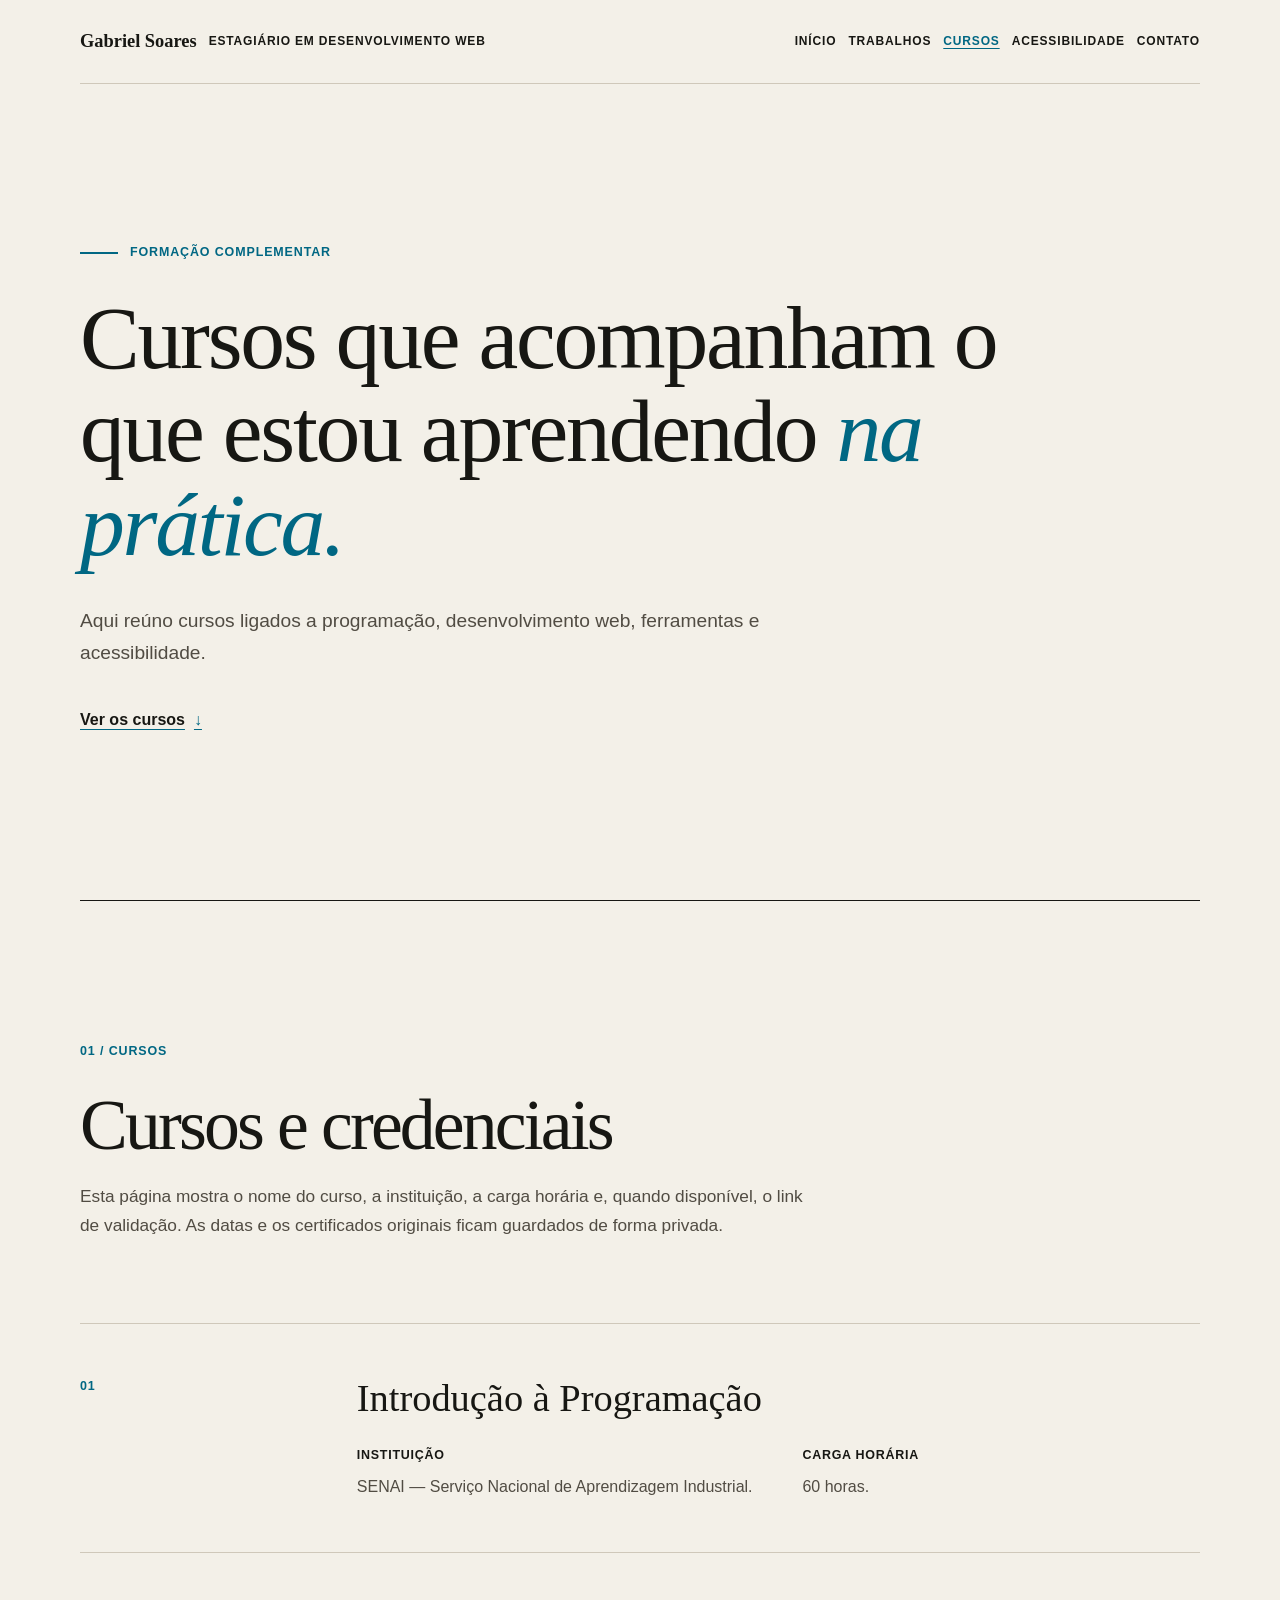
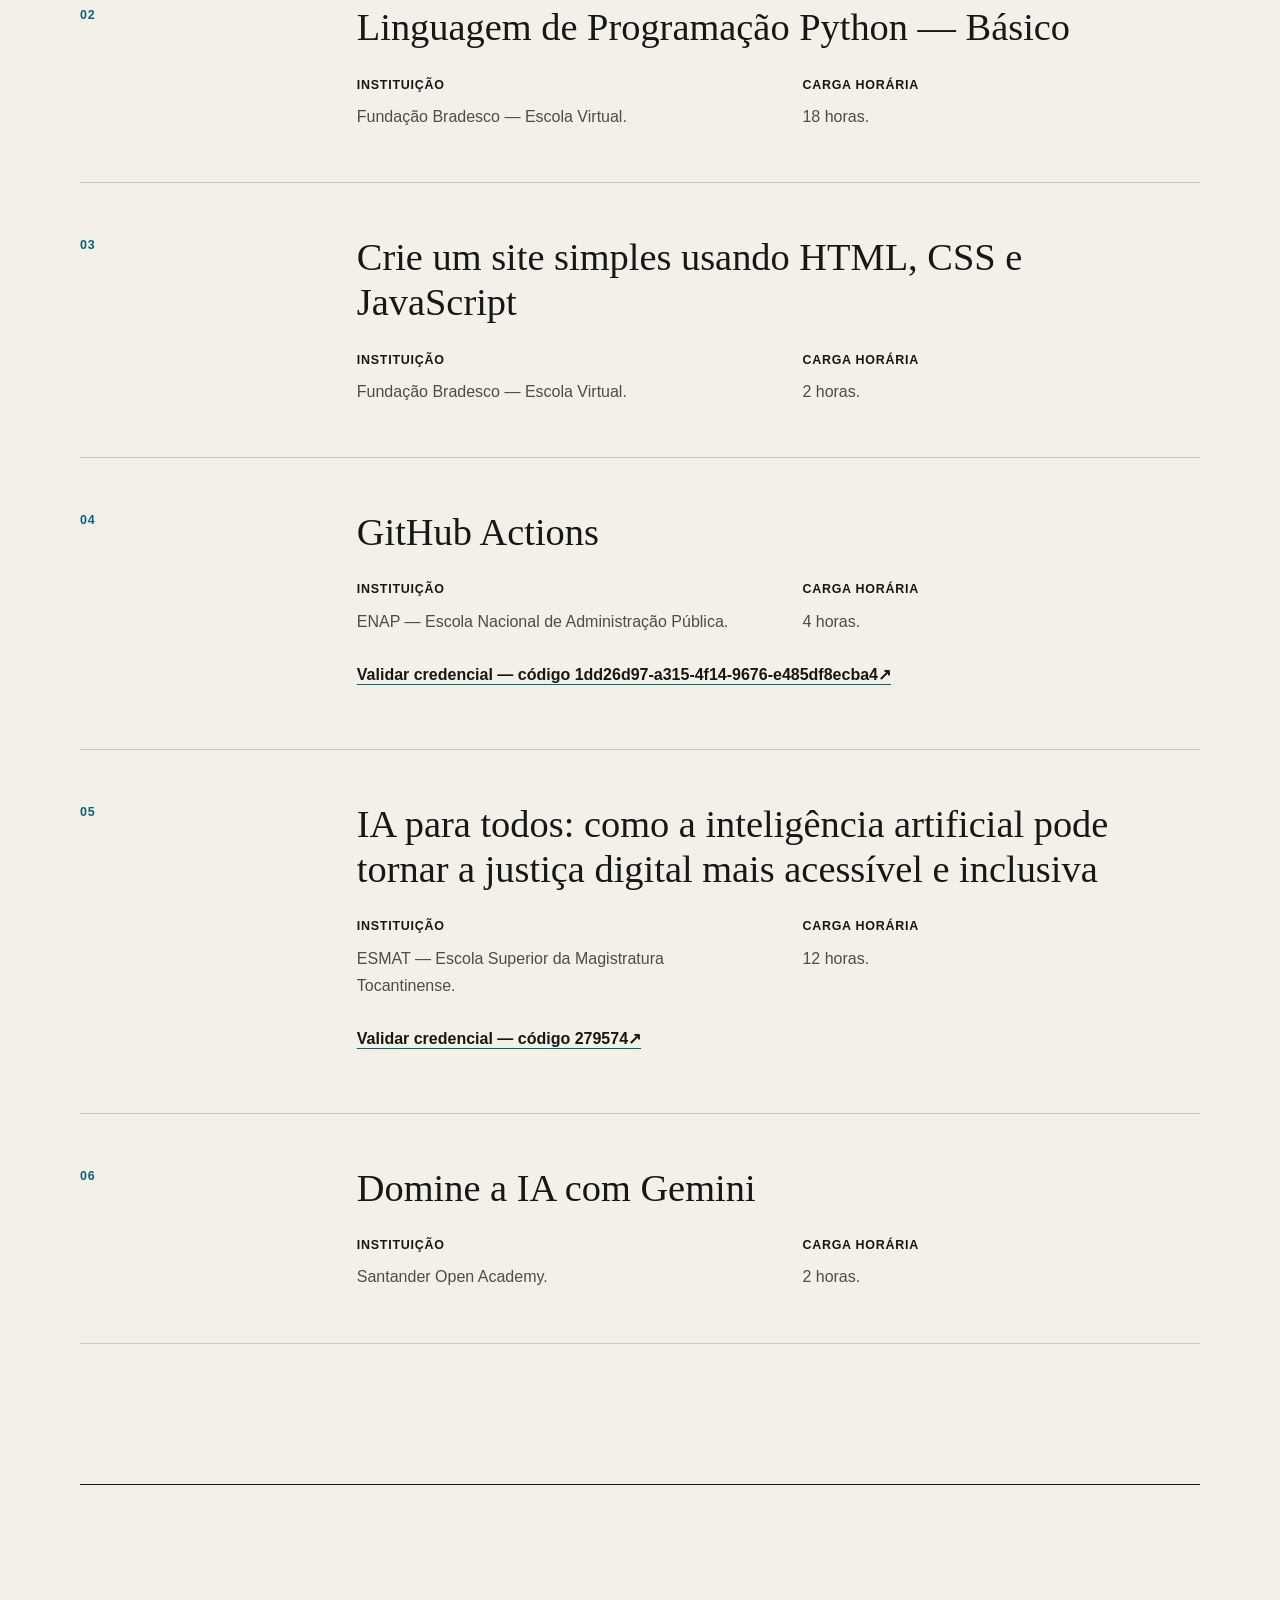
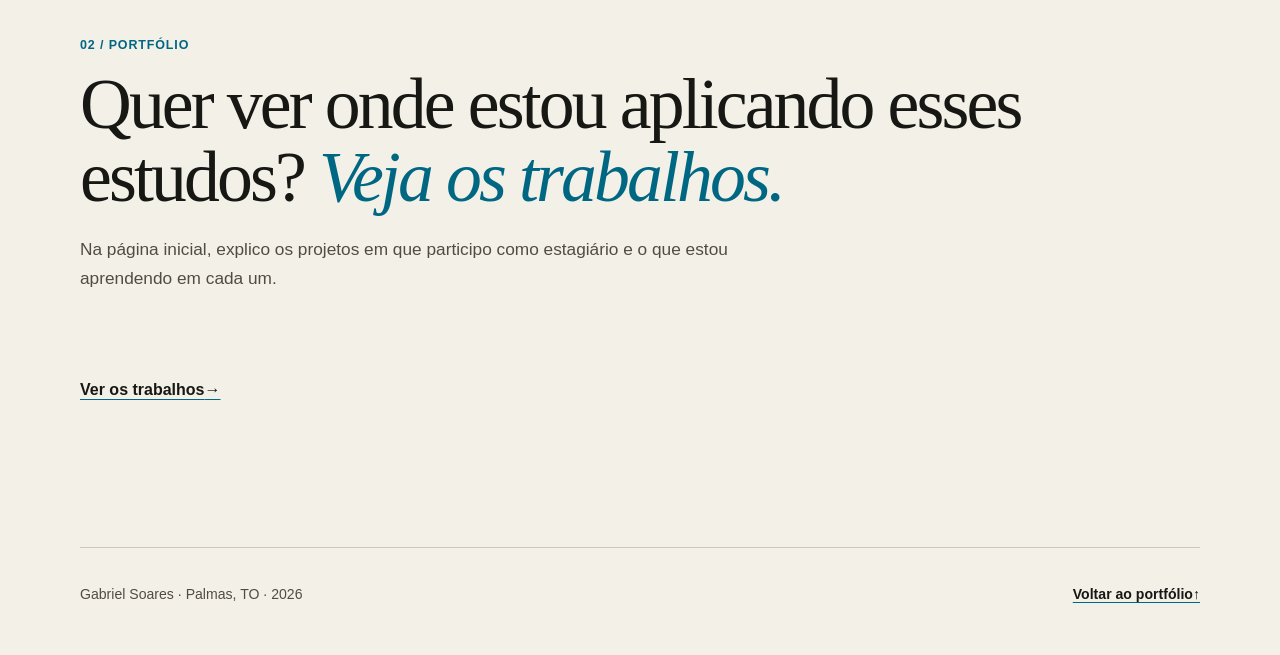
==== commit fc6d28c7: "Atualiza portfolio pelo Joomla" ====
--- a/cursos/index.html
+++ b/cursos/index.html
@@ -3,435 +3,163 @@
 <head>
   <meta charset="utf-8">
   <meta name="viewport" content="width=device-width, initial-scale=1">
-  <meta
-    name="description"
-    content="Cursos e certificados de Gabriel Soares nas áreas de desenvolvimento web, programação e acessibilidade."
-  >
+  <meta name="description" content="Cursos e certificados de Gabriel Soares nas áreas de desenvolvimento web, programação e acessibilidade.">
   <meta name="author" content="Gabriel Soares">
   <meta name="theme-color" content="#f3f0e8">
   <meta name="color-scheme" content="light">
-
   <link rel="canonical" href="https://soars1.github.io/cursos/">
-  <link rel="stylesheet" href="../styles.css">
-
+  <link rel="stylesheet" href="../styles.css?v=c9b1fc285f71">
   <title>Cursos e certificados | Gabriel Soares</title>
 </head>
-
 <body>
-<div id="inicio" class="gs-portfolio gs-courses-page" tabindex="-1">
-  <a class="gs-skip-link" href="#conteudo">
-    Pular para o conteúdo principal
-  </a>
-
-  <p id="aviso-nova-aba" class="gs-visually-hidden">
-    O link abre em uma nova aba.
-  </p>
-
-  <header class="gs-site-header">
-    <a class="gs-signature" href="../">
-      <strong>Gabriel Soares</strong>
-      <span>Estagiário em desenvolvimento web</span>
-      <span class="gs-visually-hidden">— voltar ao portfólio</span>
-    </a>
-
-    <nav aria-label="Navegação principal">
-      <ul class="gs-nav" role="list">
-        <li><a href="../">Início</a></li>
-        <li><a href="../#trabalhos">Trabalhos</a></li>
-        <li><a href="#conteudo" aria-current="page">Cursos</a></li>
-        <li><a href="../#acessibilidade">Acessibilidade</a></li>
-        <li><a href="../#contato">Contato</a></li>
-      </ul>
-    </nav>
-  </header>
-
-  <main id="conteudo" tabindex="-1">
-
-    <section class="gs-hero" aria-labelledby="titulo-principal">
-      <p class="gs-overline">Formação complementar</p>
-
-      <h1 id="titulo-principal">
-        Cursos que acompanham o que estou aprendendo
-        <em>na prática.</em>
-      </h1>
-
-      <p class="gs-lead">
-        Reúno aqui cursos ligados ao desenvolvimento web, à acessibilidade e
-        aos assuntos que encontro durante a graduação e o estágio.
-      </p>
-
-      <a class="gs-text-link" href="#lista-cursos">
-        Ver os cursos
-      </a>
-    </section>
-
-    <section
-      id="lista-cursos"
-      class="gs-section"
-      aria-labelledby="titulo-cursos"
-    >
-      <div class="gs-section-heading">
-        <p class="gs-section-index" aria-hidden="true">
-          01 / Cursos
-        </p>
-
-        <div>
-          <h2 id="titulo-cursos">
-            Cursos e certificados
-          </h2>
-
-          <p class="gs-section-intro">
-            Cursos que concluí e que complementam minha formação na área
-            de desenvolvimento e tecnologia.
-          </p>
-        </div>
-      </div>
-
-      <ol class="gs-education-list" role="list">
-
-        <li>
-          <article
-            class="gs-education-item"
-            aria-labelledby="curso-ia-esmat"
-          >
-            <p class="gs-education-date">
-              Curso presencial · 12h<br>
-              <time datetime="2026">2026</time>
-            </p>
-
-            <div>
-              <h3 id="curso-ia-esmat">
-                IA para todos: como a inteligência artificial pode tornar a
-                justiça digital mais acessível e inclusiva
-              </h3>
-
-              <p>
-                Curso presencial da Escola Superior da Magistratura
-                Tocantinense, realizado em Palmas.
-              </p>
-
-              <ul class="gs-project-details" role="list">
-                <li>
-                  <p class="gs-detail-label">
-                    <strong>Instituição</strong>
-                  </p>
-
-                  <p>
-                    ESMAT — Escola Superior da Magistratura Tocantinense.
-                  </p>
-                </li>
-
-                <li>
-                  <p class="gs-detail-label">
-                    <strong>Comprovação</strong>
-                  </p>
-
-                  <p>
-                    Código de validação 279574.
-                  </p>
-                </li>
-              </ul>
-
-              <p class="gs-education-links">
-                <a
-                  href="https://app.esmat.tjto.jus.br/sav/validate"
-                  target="_blank"
-                  rel="noopener noreferrer"
-                  aria-describedby="aviso-nova-aba"
-                >
-                  Validar certificado
-                  <span aria-hidden="true">↗</span>
-                </a>
-              </p>
-            </div>
-          </article>
-        </li>
-
-        <li>
-          <article
-            class="gs-education-item"
-            aria-labelledby="curso-python"
-          >
-            <p class="gs-education-date">
-              Curso concluído · 18h<br>
-              <time datetime="2026">2026</time>
-            </p>
-
-            <div>
-              <h3 id="curso-python">
-                Linguagem de Programação Python - Básico
-              </h3>
-
-              <p>
-                Curso introdutório sobre a linguagem Python e fundamentos
-                utilizados na programação.
-              </p>
-
-              <ul class="gs-project-details" role="list">
-                <li>
-                  <p class="gs-detail-label">
-                    <strong>Instituição</strong>
-                  </p>
-
-                  <p>
-                    Fundação Bradesco — Escola Virtual.
-                  </p>
-                </li>
-
-                <li>
-                  <p class="gs-detail-label">
-                    <strong>Comprovação</strong>
-                  </p>
-
-                  <p>
-                    Código de autenticidade
-                    208B78A3-BE3E-40C0-8B64-A95485631238.
-                  </p>
-                </li>
-              </ul>
-            </div>
-          </article>
-        </li>
-
-        <li>
-          <article
-            class="gs-education-item"
-            aria-labelledby="curso-programacao"
-          >
-            <p class="gs-education-date">
-              Curso presencial · 60h<br>
-              <time datetime="2024">2024</time>
-            </p>
-
-            <div>
-              <h3 id="curso-programacao">
-                Introdução à Programação
-              </h3>
-
-              <p>
-                Curso introdutório de lógica, algoritmos e fundamentos de
-                programação.
-              </p>
-
-              <ul class="gs-project-details" role="list">
-                <li>
-                  <p class="gs-detail-label">
-                    <strong>Instituição</strong>
-                  </p>
-
-                  <p>
-                    SENAI — Serviço Nacional de Aprendizagem Industrial.
-                  </p>
-                </li>
-
-                <li>
-                  <p class="gs-detail-label">
-                    <strong>Carga horária</strong>
-                  </p>
-
-                  <p>
-                    60 horas.
-                  </p>
-                </li>
-              </ul>
-            </div>
-          </article>
-        </li>
-
-        <li>
-          <article
-            class="gs-education-item"
-            aria-labelledby="curso-github-actions"
-          >
-            <p class="gs-education-date">
-              Curso concluído · 4h<br>
-              <time datetime="2026">2026</time>
-            </p>
-
-            <div>
-              <h3 id="curso-github-actions">
-                GitHub Actions
-              </h3>
-
-              <p>
-                Curso sobre criação e configuração de fluxos de trabalho
-                utilizando GitHub Actions.
-              </p>
-
-              <ul class="gs-project-details" role="list">
-                <li>
-                  <p class="gs-detail-label">
-                    <strong>Instituição</strong>
-                  </p>
-
-                  <p>
-                    ENAP — Escola Nacional de Administração Pública.
-                  </p>
-                </li>
-
-                <li>
-                  <p class="gs-detail-label">
-                    <strong>Comprovação</strong>
-                  </p>
-
-                  <p>
-                    Código de validação
-                    1dd26d97-a315-4f14-9676-e485df8ecba4.
-                  </p>
-                </li>
-              </ul>
-
-              <p class="gs-education-links">
-                <a
-                  href="https://www.escolavirtual.gov.br/documentos/validacao"
-                  target="_blank"
-                  rel="noopener noreferrer"
-                  aria-describedby="aviso-nova-aba"
-                >
-                  Validar certificado
-                  <span aria-hidden="true">↗</span>
-                </a>
-              </p>
-            </div>
-          </article>
-        </li>
-
-        <li>
-          <article
-            class="gs-education-item"
-            aria-labelledby="curso-html-css-js"
-          >
-            <p class="gs-education-date">
-              Curso concluído · 2h<br>
-              <time datetime="2026">2026</time>
-            </p>
-
-            <div>
-              <h3 id="curso-html-css-js">
-                Crie um site simples usando HTML, CSS e JavaScript
-              </h3>
-
-              <p>
-                Curso prático sobre estrutura e desenvolvimento de páginas
-                web utilizando HTML, CSS e JavaScript.
-              </p>
-
-              <ul class="gs-project-details" role="list">
-                <li>
-                  <p class="gs-detail-label">
-                    <strong>Instituição</strong>
-                  </p>
-
-                  <p>
-                    Fundação Bradesco — Escola Virtual.
-                  </p>
-                </li>
-
-                <li>
-                  <p class="gs-detail-label">
-                    <strong>Comprovação</strong>
-                  </p>
-
-                  <p>
-                    Código de autenticidade
-                    CBB83E4B-C8E3-4BCB-A3CA-0BF8FE14C39E.
-                  </p>
-                </li>
-              </ul>
-            </div>
-          </article>
-        </li>
-
-        <li>
-          <article
-            class="gs-education-item"
-            aria-labelledby="curso-gemini"
-          >
-            <p class="gs-education-date">
-              Curso concluído · 2h<br>
-              <time datetime="2026">2026</time>
-            </p>
-
-            <div>
-              <h3 id="curso-gemini">
-                Domine a IA com Gemini
-              </h3>
-
-              <p>
-                Curso sobre inteligência artificial generativa e utilização
-                das ferramentas do Google Gemini.
-              </p>
-
-              <ul class="gs-project-details" role="list">
-                <li>
-                  <p class="gs-detail-label">
-                    <strong>Instituição</strong>
-                  </p>
-
-                  <p>
-                    Santander Open Academy.
-                  </p>
-                </li>
-
-                <li>
-                  <p class="gs-detail-label">
-                    <strong>Comprovação</strong>
-                  </p>
-
-                  <p>
-                    Número de série OA-2026-0901003141648.
-                  </p>
-                </li>
-              </ul>
-            </div>
-          </article>
-        </li>
-
-      </ol>
-    </section>
-  </main>
-
-  <footer
-    class="gs-contact"
-    aria-labelledby="titulo-voltar-portfolio"
-  >
-    <p class="gs-section-index" aria-hidden="true">
-      02 / Portfólio
-    </p>
-
-    <div class="gs-contact-grid">
-      <div>
-        <h2 id="titulo-voltar-portfolio">
-          Quer ver onde estou aplicando esses estudos?
-          <em>Veja os trabalhos.</em>
-        </h2>
-
-        <p class="gs-contact-intro">
-          Na página inicial, explico os projetos em que participo como
-          estagiário e o que estou aprendendo em cada um.
-        </p>
-      </div>
-
-      <p class="gs-education-links">
-        <a href="../#trabalhos">
-          Ver os trabalhos
-          <span aria-hidden="true">→</span>
-        </a>
-      </p>
-    </div>
-
-    <div class="gs-footer-line">
-      <p>
-        Gabriel Soares · Palmas, TO ·
-        <time datetime="2026">2026</time>
-      </p>
-
-      <a href="../">
-        Voltar ao portfólio
-        <span aria-hidden="true">↑</span>
-      </a>
-    </div>
-  </footer>
+<div id="inicio" class="gs-portfolio gs-courses-page" tabindex="-1"><a href="#conteudo" class="gs-skip-link"> Pular para o conteúdo principal </a>
+<p id="aviso-nova-aba" class="gs-visually-hidden">O link abre em uma nova aba.</p>
+<header class="gs-site-header"><a href="../" class="gs-signature"> <strong>Gabriel Soares</strong> <span>Estagiário em desenvolvimento web</span> <span class="gs-visually-hidden">— voltar ao portfólio</span> </a><nav aria-label="Navegação principal">
+<ul class="gs-nav" role="list">
+<li><a href="../">Início</a></li>
+<li><a href="../#trabalhos">Trabalhos</a></li>
+<li><a href="#conteudo" aria-current="page">Cursos</a></li>
+<li><a href="../#acessibilidade">Acessibilidade</a></li>
+<li><a href="../#contato">Contato</a></li>
+</ul>
+</nav></header>
+<section class="gs-hero" aria-labelledby="titulo-principal">
+<p class="gs-overline">Formação complementar</p>
+<h1 id="titulo-principal">Cursos que acompanham o que estou aprendendo <em>na prática.</em></h1>
+<p class="gs-lead">Aqui reúno cursos ligados a programação, desenvolvimento web, ferramentas e acessibilidade.</p>
+<a href="#lista-cursos" class="gs-text-link">Ver os cursos</a></section>
+<section id="lista-cursos" class="gs-section" aria-labelledby="titulo-cursos">
+<div class="gs-section-heading">
+<p class="gs-section-index" aria-hidden="true">01 / Cursos</p>
+<div>
+<h2 id="titulo-cursos">Cursos e credenciais</h2>
+<p class="gs-section-intro">Esta página mostra o nome do curso, a instituição, a carga horária e, quando disponível, o link de validação. As datas e os certificados originais ficam guardados de forma privada.</p>
 </div>
+</div>
+<ol class="gs-education-list" role="list">
+<li>
+<article class="gs-education-item" aria-labelledby="curso-programacao">
+<p class="gs-education-date" aria-hidden="true">01</p>
+<div>
+<h3 id="curso-programacao">Introdução à Programação</h3>
+<ul class="gs-project-details" role="list">
+<li>
+<p class="gs-detail-label"><strong>Instituição</strong></p>
+<p>SENAI — Serviço Nacional de Aprendizagem Industrial.</p>
+</li>
+<li>
+<p class="gs-detail-label"><strong>Carga horária</strong></p>
+<p>60 horas.</p>
+</li>
+</ul>
+</div>
+</article>
+</li>
+<li>
+<article class="gs-education-item" aria-labelledby="curso-python">
+<p class="gs-education-date" aria-hidden="true">02</p>
+<div>
+<h3 id="curso-python">Linguagem de Programação Python — Básico</h3>
+<ul class="gs-project-details" role="list">
+<li>
+<p class="gs-detail-label"><strong>Instituição</strong></p>
+<p>Fundação Bradesco — Escola Virtual.</p>
+</li>
+<li>
+<p class="gs-detail-label"><strong>Carga horária</strong></p>
+<p>18 horas.</p>
+</li>
+</ul>
+</div>
+</article>
+</li>
+<li>
+<article class="gs-education-item" aria-labelledby="curso-html-css-js">
+<p class="gs-education-date" aria-hidden="true">03</p>
+<div>
+<h3 id="curso-html-css-js">Crie um site simples usando HTML, CSS e JavaScript</h3>
+<ul class="gs-project-details" role="list">
+<li>
+<p class="gs-detail-label"><strong>Instituição</strong></p>
+<p>Fundação Bradesco — Escola Virtual.</p>
+</li>
+<li>
+<p class="gs-detail-label"><strong>Carga horária</strong></p>
+<p>2 horas.</p>
+</li>
+</ul>
+</div>
+</article>
+</li>
+<li>
+<article class="gs-education-item" aria-labelledby="curso-github-actions">
+<p class="gs-education-date" aria-hidden="true">04</p>
+<div>
+<h3 id="curso-github-actions">GitHub Actions</h3>
+<ul class="gs-project-details" role="list">
+<li>
+<p class="gs-detail-label"><strong>Instituição</strong></p>
+<p>ENAP — Escola Nacional de Administração Pública.</p>
+</li>
+<li>
+<p class="gs-detail-label"><strong>Carga horária</strong></p>
+<p>4 horas.</p>
+</li>
+</ul>
+<p class="gs-education-links"><a href="https://www.escolavirtual.gov.br/documentos/validacao" target="_blank" rel="noopener noreferrer" aria-describedby="aviso-nova-aba"> Validar credencial — código 1dd26d97-a315-4f14-9676-e485df8ecba4 <span aria-hidden="true">↗</span> </a></p>
+</div>
+</article>
+</li>
+<li>
+<article class="gs-education-item" aria-labelledby="curso-ia-esmat">
+<p class="gs-education-date" aria-hidden="true">05</p>
+<div>
+<h3 id="curso-ia-esmat">IA para todos: como a inteligência artificial pode tornar a justiça digital mais acessível e inclusiva</h3>
+<ul class="gs-project-details" role="list">
+<li>
+<p class="gs-detail-label"><strong>Instituição</strong></p>
+<p>ESMAT — Escola Superior da Magistratura Tocantinense.</p>
+</li>
+<li>
+<p class="gs-detail-label"><strong>Carga horária</strong></p>
+<p>12 horas.</p>
+</li>
+</ul>
+<p class="gs-education-links"><a href="https://app.esmat.tjto.jus.br/sav/validate" target="_blank" rel="noopener noreferrer" aria-describedby="aviso-nova-aba"> Validar credencial — código 279574 <span aria-hidden="true">↗</span> </a></p>
+</div>
+</article>
+</li>
+<li>
+<article class="gs-education-item" aria-labelledby="curso-gemini">
+<p class="gs-education-date" aria-hidden="true">06</p>
+<div>
+<h3 id="curso-gemini">Domine a IA com Gemini</h3>
+<ul class="gs-project-details" role="list">
+<li>
+<p class="gs-detail-label"><strong>Instituição</strong></p>
+<p>Santander Open Academy.</p>
+</li>
+<li>
+<p class="gs-detail-label"><strong>Carga horária</strong></p>
+<p>2 horas.</p>
+</li>
+</ul>
+</div>
+</article>
+</li>
+</ol></section>
+<footer class="gs-contact" aria-labelledby="titulo-voltar-portfolio">
+<p class="gs-section-index" aria-hidden="true">02 / Portfólio</p>
+<div class="gs-contact-grid">
+<div>
+<h2 id="titulo-voltar-portfolio">Quer ver onde estou aplicando esses estudos? <em>Veja os trabalhos.</em></h2>
+<p class="gs-contact-intro">Na página inicial, explico os projetos em que participo como estagiário e o que estou aprendendo em cada um.</p>
+</div>
+<p class="gs-education-links"><a href="../#trabalhos"> Ver os trabalhos <span aria-hidden="true">→</span> </a></p>
+</div>
+<div class="gs-footer-line">
+<p>Gabriel Soares · Palmas, TO · <time datetime="2026">2026</time></p>
+<a href="../"> Voltar ao portfólio <span aria-hidden="true">↑</span> </a></div>
+</footer></div>
 </body>
 </html>
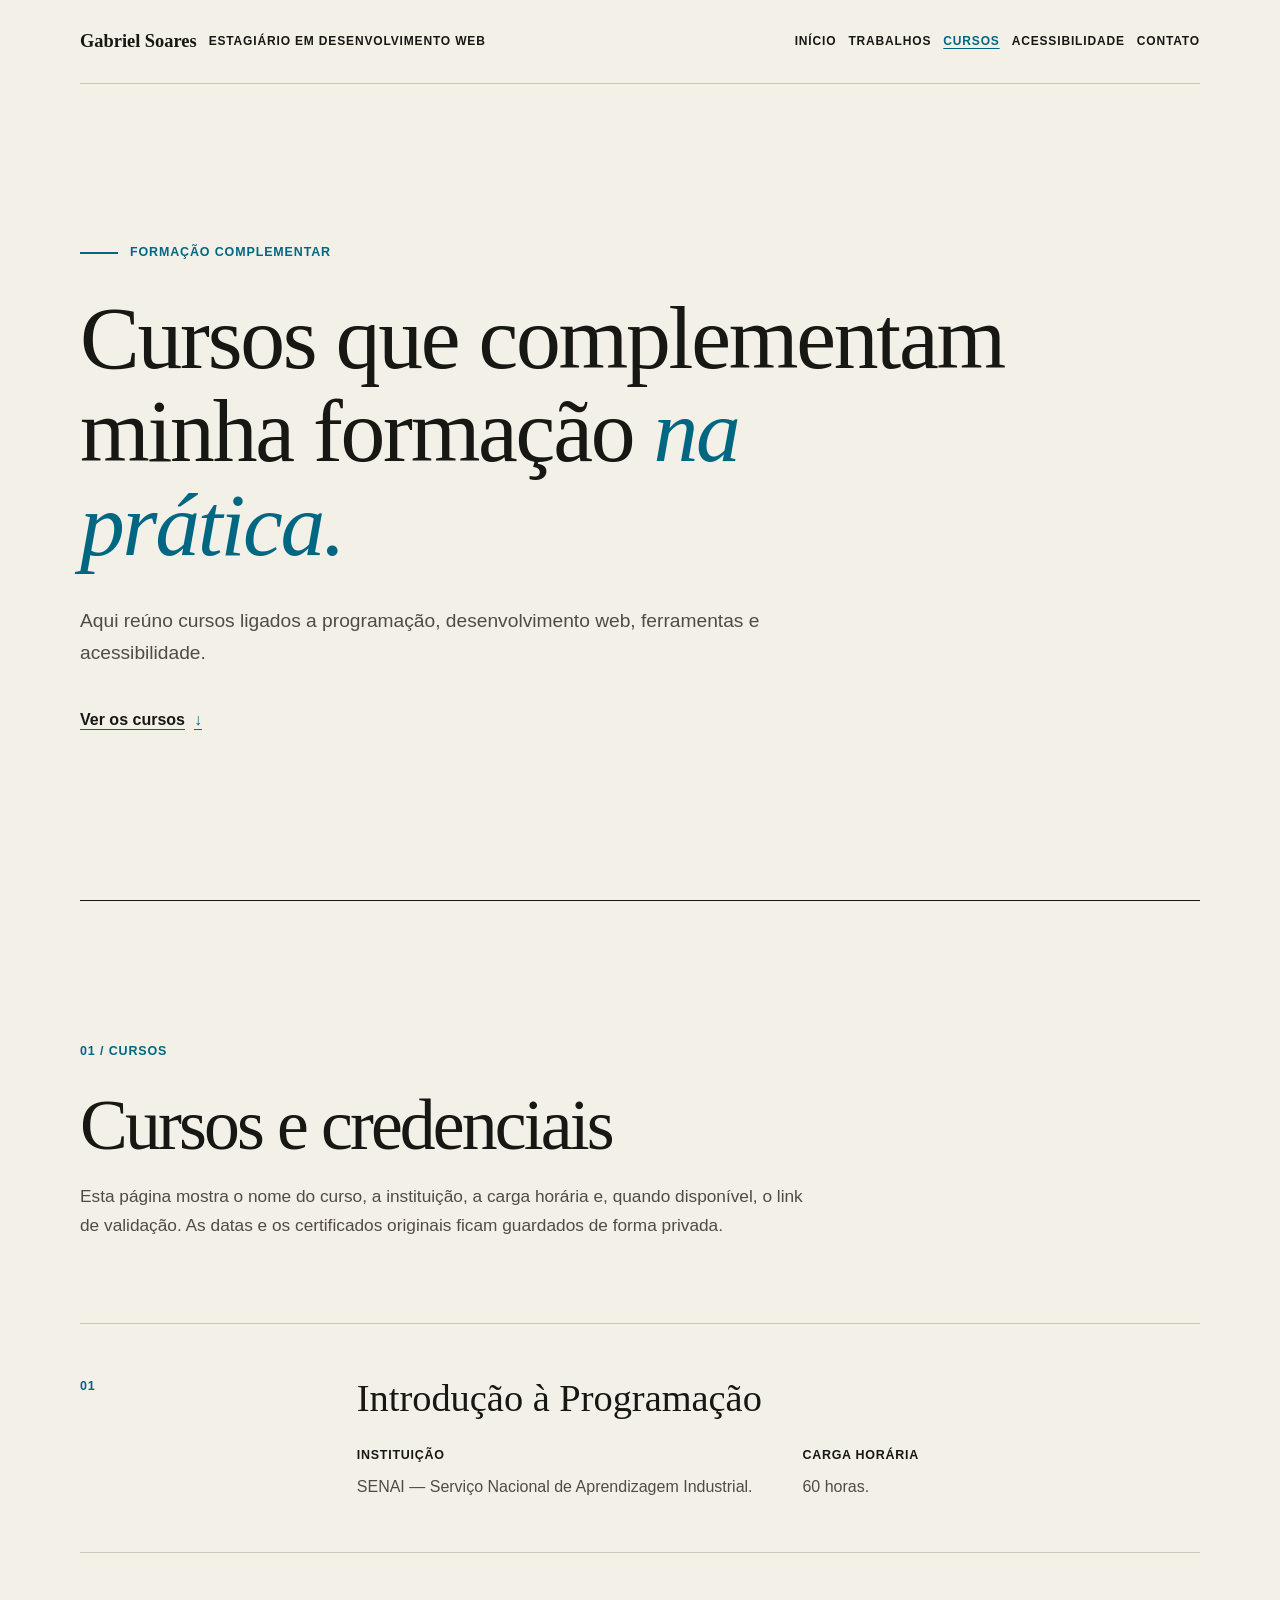
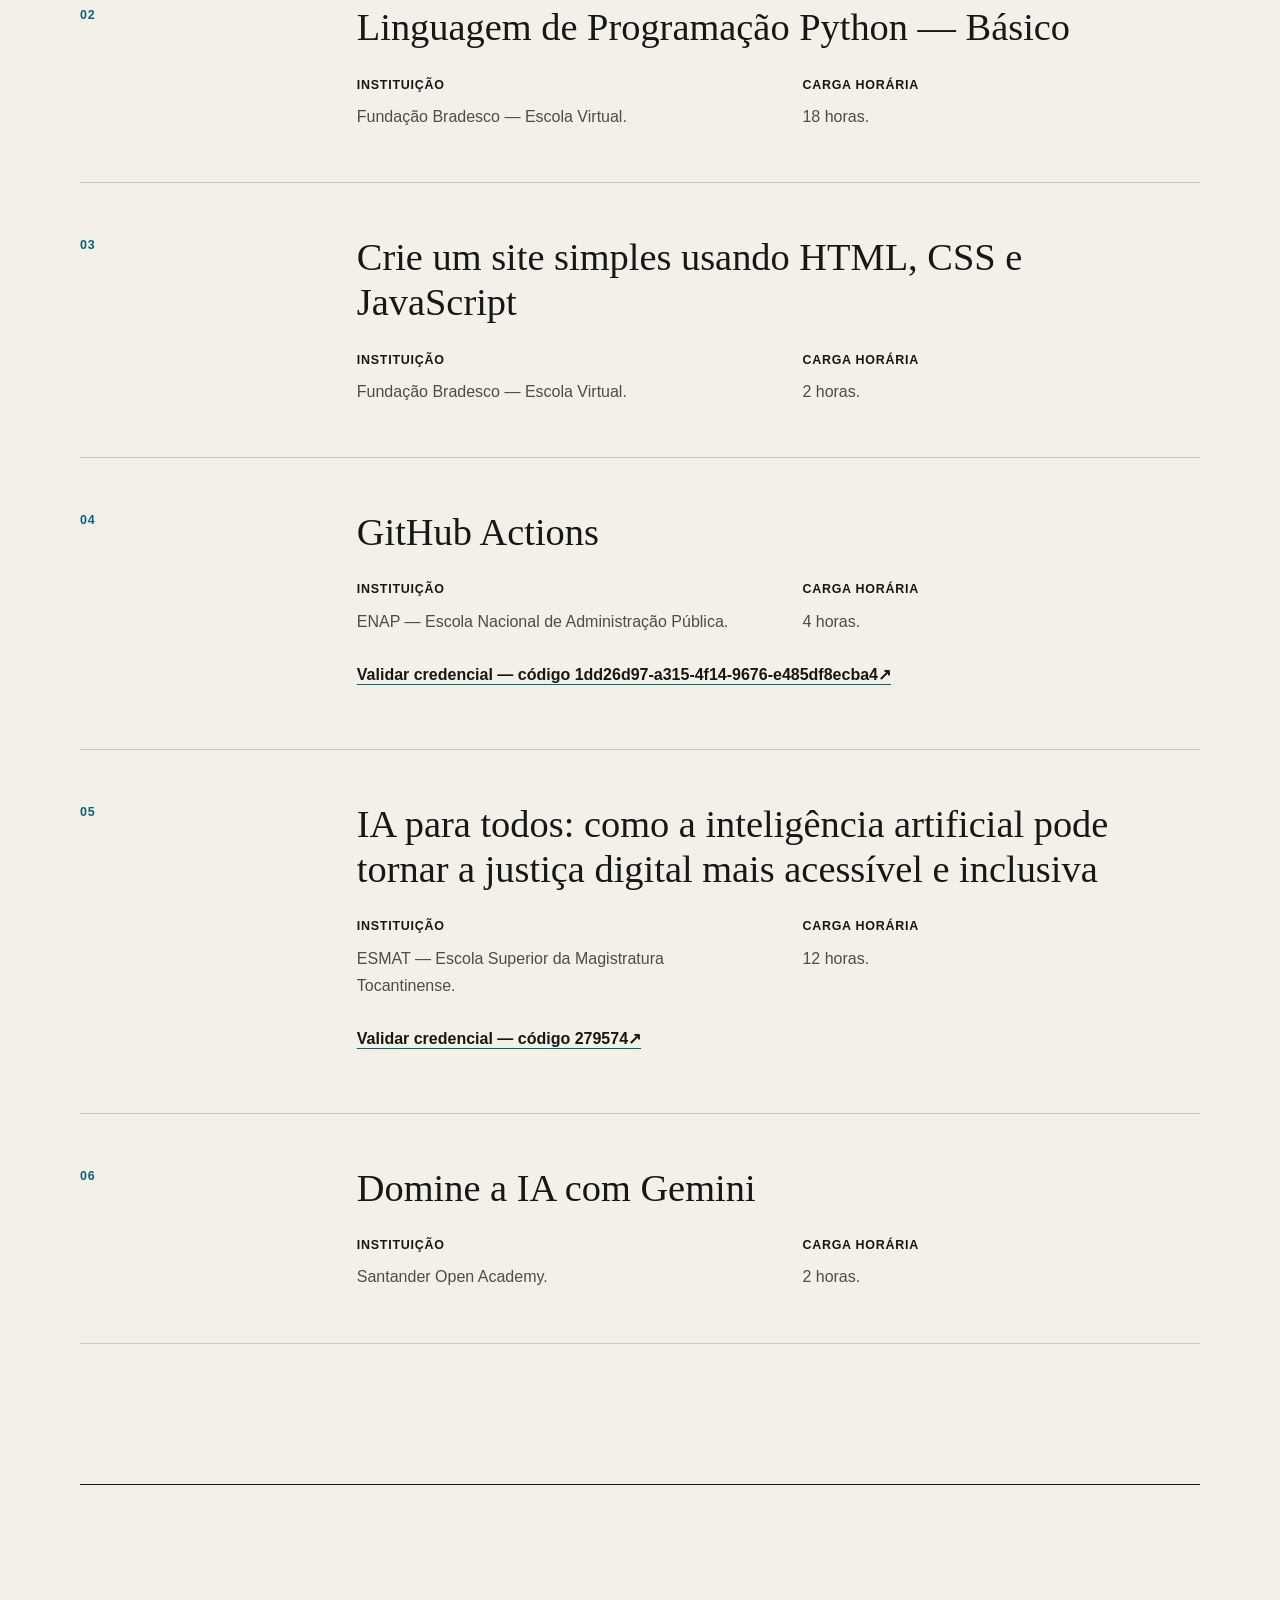
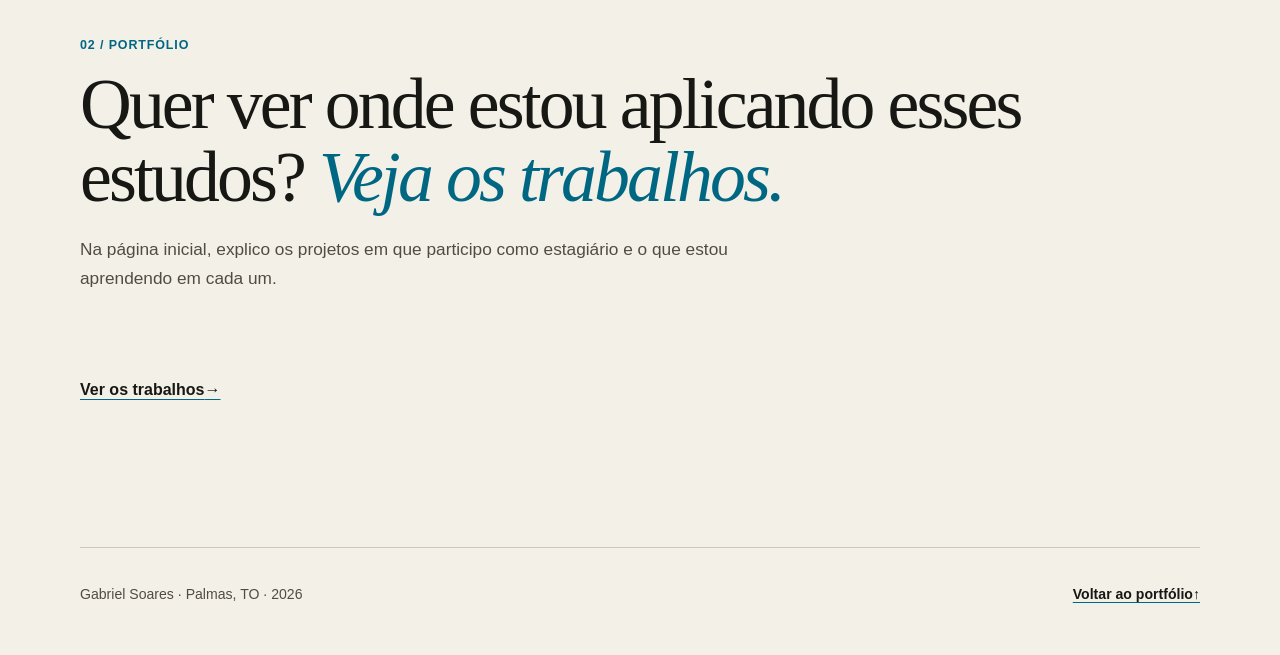
==== commit 2f8f5911: "Atualiza título da página de cursos" ====
--- a/cursos/index.html
+++ b/cursos/index.html
@@ -12,154 +12,241 @@
   <title>Cursos e certificados | Gabriel Soares</title>
 </head>
 <body>
-<div id="inicio" class="gs-portfolio gs-courses-page" tabindex="-1"><a href="#conteudo" class="gs-skip-link"> Pular para o conteúdo principal </a>
-<p id="aviso-nova-aba" class="gs-visually-hidden">O link abre em uma nova aba.</p>
-<header class="gs-site-header"><a href="../" class="gs-signature"> <strong>Gabriel Soares</strong> <span>Estagiário em desenvolvimento web</span> <span class="gs-visually-hidden">— voltar ao portfólio</span> </a><nav aria-label="Navegação principal">
-<ul class="gs-nav" role="list">
-<li><a href="../">Início</a></li>
-<li><a href="../#trabalhos">Trabalhos</a></li>
-<li><a href="#conteudo" aria-current="page">Cursos</a></li>
-<li><a href="../#acessibilidade">Acessibilidade</a></li>
-<li><a href="../#contato">Contato</a></li>
-</ul>
-</nav></header>
-<section class="gs-hero" aria-labelledby="titulo-principal">
-<p class="gs-overline">Formação complementar</p>
-<h1 id="titulo-principal">Cursos que acompanham o que estou aprendendo <em>na prática.</em></h1>
-<p class="gs-lead">Aqui reúno cursos ligados a programação, desenvolvimento web, ferramentas e acessibilidade.</p>
-<a href="#lista-cursos" class="gs-text-link">Ver os cursos</a></section>
-<section id="lista-cursos" class="gs-section" aria-labelledby="titulo-cursos">
-<div class="gs-section-heading">
-<p class="gs-section-index" aria-hidden="true">01 / Cursos</p>
-<div>
-<h2 id="titulo-cursos">Cursos e credenciais</h2>
-<p class="gs-section-intro">Esta página mostra o nome do curso, a instituição, a carga horária e, quando disponível, o link de validação. As datas e os certificados originais ficam guardados de forma privada.</p>
-</div>
-</div>
-<ol class="gs-education-list" role="list">
-<li>
-<article class="gs-education-item" aria-labelledby="curso-programacao">
-<p class="gs-education-date" aria-hidden="true">01</p>
-<div>
-<h3 id="curso-programacao">Introdução à Programação</h3>
-<ul class="gs-project-details" role="list">
-<li>
-<p class="gs-detail-label"><strong>Instituição</strong></p>
-<p>SENAI — Serviço Nacional de Aprendizagem Industrial.</p>
-</li>
-<li>
-<p class="gs-detail-label"><strong>Carga horária</strong></p>
-<p>60 horas.</p>
-</li>
-</ul>
-</div>
-</article>
-</li>
-<li>
-<article class="gs-education-item" aria-labelledby="curso-python">
-<p class="gs-education-date" aria-hidden="true">02</p>
-<div>
-<h3 id="curso-python">Linguagem de Programação Python — Básico</h3>
-<ul class="gs-project-details" role="list">
-<li>
-<p class="gs-detail-label"><strong>Instituição</strong></p>
-<p>Fundação Bradesco — Escola Virtual.</p>
-</li>
-<li>
-<p class="gs-detail-label"><strong>Carga horária</strong></p>
-<p>18 horas.</p>
-</li>
-</ul>
-</div>
-</article>
-</li>
-<li>
-<article class="gs-education-item" aria-labelledby="curso-html-css-js">
-<p class="gs-education-date" aria-hidden="true">03</p>
-<div>
-<h3 id="curso-html-css-js">Crie um site simples usando HTML, CSS e JavaScript</h3>
-<ul class="gs-project-details" role="list">
-<li>
-<p class="gs-detail-label"><strong>Instituição</strong></p>
-<p>Fundação Bradesco — Escola Virtual.</p>
-</li>
-<li>
-<p class="gs-detail-label"><strong>Carga horária</strong></p>
-<p>2 horas.</p>
-</li>
-</ul>
-</div>
-</article>
-</li>
-<li>
-<article class="gs-education-item" aria-labelledby="curso-github-actions">
-<p class="gs-education-date" aria-hidden="true">04</p>
-<div>
-<h3 id="curso-github-actions">GitHub Actions</h3>
-<ul class="gs-project-details" role="list">
-<li>
-<p class="gs-detail-label"><strong>Instituição</strong></p>
-<p>ENAP — Escola Nacional de Administração Pública.</p>
-</li>
-<li>
-<p class="gs-detail-label"><strong>Carga horária</strong></p>
-<p>4 horas.</p>
-</li>
-</ul>
-<p class="gs-education-links"><a href="https://www.escolavirtual.gov.br/documentos/validacao" target="_blank" rel="noopener noreferrer" aria-describedby="aviso-nova-aba"> Validar credencial — código 1dd26d97-a315-4f14-9676-e485df8ecba4 <span aria-hidden="true">↗</span> </a></p>
-</div>
-</article>
-</li>
-<li>
-<article class="gs-education-item" aria-labelledby="curso-ia-esmat">
-<p class="gs-education-date" aria-hidden="true">05</p>
-<div>
-<h3 id="curso-ia-esmat">IA para todos: como a inteligência artificial pode tornar a justiça digital mais acessível e inclusiva</h3>
-<ul class="gs-project-details" role="list">
-<li>
-<p class="gs-detail-label"><strong>Instituição</strong></p>
-<p>ESMAT — Escola Superior da Magistratura Tocantinense.</p>
-</li>
-<li>
-<p class="gs-detail-label"><strong>Carga horária</strong></p>
-<p>12 horas.</p>
-</li>
-</ul>
-<p class="gs-education-links"><a href="https://app.esmat.tjto.jus.br/sav/validate" target="_blank" rel="noopener noreferrer" aria-describedby="aviso-nova-aba"> Validar credencial — código 279574 <span aria-hidden="true">↗</span> </a></p>
-</div>
-</article>
-</li>
-<li>
-<article class="gs-education-item" aria-labelledby="curso-gemini">
-<p class="gs-education-date" aria-hidden="true">06</p>
-<div>
-<h3 id="curso-gemini">Domine a IA com Gemini</h3>
-<ul class="gs-project-details" role="list">
-<li>
-<p class="gs-detail-label"><strong>Instituição</strong></p>
-<p>Santander Open Academy.</p>
-</li>
-<li>
-<p class="gs-detail-label"><strong>Carga horária</strong></p>
-<p>2 horas.</p>
-</li>
-</ul>
-</div>
-</article>
-</li>
-</ol></section>
-<footer class="gs-contact" aria-labelledby="titulo-voltar-portfolio">
-<p class="gs-section-index" aria-hidden="true">02 / Portfólio</p>
-<div class="gs-contact-grid">
-<div>
-<h2 id="titulo-voltar-portfolio">Quer ver onde estou aplicando esses estudos? <em>Veja os trabalhos.</em></h2>
-<p class="gs-contact-intro">Na página inicial, explico os projetos em que participo como estagiário e o que estou aprendendo em cada um.</p>
-</div>
-<p class="gs-education-links"><a href="../#trabalhos"> Ver os trabalhos <span aria-hidden="true">→</span> </a></p>
-</div>
-<div class="gs-footer-line">
-<p>Gabriel Soares · Palmas, TO · <time datetime="2026">2026</time></p>
-<a href="../"> Voltar ao portfólio <span aria-hidden="true">↑</span> </a></div>
-</footer></div>
+  <div id="inicio" class="gs-portfolio gs-courses-page" tabindex="-1">
+    <a href="#conteudo" class="gs-skip-link">Pular para o conteúdo principal</a>
+
+    <p id="aviso-nova-aba" class="gs-visually-hidden">
+      O link abre em uma nova aba.
+    </p>
+
+    <header class="gs-site-header">
+      <a href="../" class="gs-signature">
+        <strong>Gabriel Soares</strong>
+        <span>Estagiário em desenvolvimento web</span>
+        <span class="gs-visually-hidden">— voltar ao portfólio</span>
+      </a>
+
+      <nav aria-label="Navegação principal">
+        <ul class="gs-nav" role="list">
+          <li><a href="../">Início</a></li>
+          <li><a href="../#trabalhos">Trabalhos</a></li>
+          <li><a href="#conteudo" aria-current="page">Cursos</a></li>
+          <li><a href="../#acessibilidade">Acessibilidade</a></li>
+          <li><a href="../#contato">Contato</a></li>
+        </ul>
+      </nav>
+    </header>
+
+    <main id="conteudo" tabindex="-1">
+      <section class="gs-hero" aria-labelledby="titulo-principal">
+        <p class="gs-overline">Formação complementar</p>
+
+        <h1 id="titulo-principal">
+          Cursos que complementam minha formação <em>na prática.</em>
+        </h1>
+
+        <p class="gs-lead">
+          Aqui reúno cursos ligados a programação, desenvolvimento web, ferramentas e acessibilidade.
+        </p>
+
+        <a href="#lista-cursos" class="gs-text-link">Ver os cursos</a>
+      </section>
+
+      <section id="lista-cursos" class="gs-section" aria-labelledby="titulo-cursos">
+        <div class="gs-section-heading">
+          <p class="gs-section-index" aria-hidden="true">01 / Cursos</p>
+
+          <div>
+            <h2 id="titulo-cursos">Cursos e credenciais</h2>
+            <p class="gs-section-intro">
+              Esta página mostra o nome do curso, a instituição, a carga horária e, quando disponível, o link de validação. As datas e os certificados originais ficam guardados de forma privada.
+            </p>
+          </div>
+        </div>
+
+        <ol class="gs-education-list" role="list">
+          <li>
+            <article class="gs-education-item" aria-labelledby="curso-programacao">
+              <p class="gs-education-date" aria-hidden="true">01</p>
+
+              <div>
+                <h3 id="curso-programacao">Introdução à Programação</h3>
+
+                <ul class="gs-project-details" role="list">
+                  <li>
+                    <p class="gs-detail-label"><strong>Instituição</strong></p>
+                    <p>SENAI — Serviço Nacional de Aprendizagem Industrial.</p>
+                  </li>
+                  <li>
+                    <p class="gs-detail-label"><strong>Carga horária</strong></p>
+                    <p>60 horas.</p>
+                  </li>
+                </ul>
+              </div>
+            </article>
+          </li>
+
+          <li>
+            <article class="gs-education-item" aria-labelledby="curso-python">
+              <p class="gs-education-date" aria-hidden="true">02</p>
+
+              <div>
+                <h3 id="curso-python">Linguagem de Programação Python — Básico</h3>
+
+                <ul class="gs-project-details" role="list">
+                  <li>
+                    <p class="gs-detail-label"><strong>Instituição</strong></p>
+                    <p>Fundação Bradesco — Escola Virtual.</p>
+                  </li>
+                  <li>
+                    <p class="gs-detail-label"><strong>Carga horária</strong></p>
+                    <p>18 horas.</p>
+                  </li>
+                </ul>
+              </div>
+            </article>
+          </li>
+
+          <li>
+            <article class="gs-education-item" aria-labelledby="curso-html-css-js">
+              <p class="gs-education-date" aria-hidden="true">03</p>
+
+              <div>
+                <h3 id="curso-html-css-js">Crie um site simples usando HTML, CSS e JavaScript</h3>
+
+                <ul class="gs-project-details" role="list">
+                  <li>
+                    <p class="gs-detail-label"><strong>Instituição</strong></p>
+                    <p>Fundação Bradesco — Escola Virtual.</p>
+                  </li>
+                  <li>
+                    <p class="gs-detail-label"><strong>Carga horária</strong></p>
+                    <p>2 horas.</p>
+                  </li>
+                </ul>
+              </div>
+            </article>
+          </li>
+
+          <li>
+            <article class="gs-education-item" aria-labelledby="curso-github-actions">
+              <p class="gs-education-date" aria-hidden="true">04</p>
+
+              <div>
+                <h3 id="curso-github-actions">GitHub Actions</h3>
+
+                <ul class="gs-project-details" role="list">
+                  <li>
+                    <p class="gs-detail-label"><strong>Instituição</strong></p>
+                    <p>ENAP — Escola Nacional de Administração Pública.</p>
+                  </li>
+                  <li>
+                    <p class="gs-detail-label"><strong>Carga horária</strong></p>
+                    <p>4 horas.</p>
+                  </li>
+                </ul>
+
+                <p class="gs-education-links">
+                  <a
+                    href="https://www.escolavirtual.gov.br/documentos/validacao"
+                    target="_blank"
+                    rel="noopener noreferrer"
+                    aria-describedby="aviso-nova-aba"
+                  >
+                    Validar credencial — código 1dd26d97-a315-4f14-9676-e485df8ecba4
+                    <span aria-hidden="true">↗</span>
+                  </a>
+                </p>
+              </div>
+            </article>
+          </li>
+
+          <li>
+            <article class="gs-education-item" aria-labelledby="curso-ia-esmat">
+              <p class="gs-education-date" aria-hidden="true">05</p>
+
+              <div>
+                <h3 id="curso-ia-esmat">
+                  IA para todos: como a inteligência artificial pode tornar a justiça digital mais acessível e inclusiva
+                </h3>
+
+                <ul class="gs-project-details" role="list">
+                  <li>
+                    <p class="gs-detail-label"><strong>Instituição</strong></p>
+                    <p>ESMAT — Escola Superior da Magistratura Tocantinense.</p>
+                  </li>
+                  <li>
+                    <p class="gs-detail-label"><strong>Carga horária</strong></p>
+                    <p>12 horas.</p>
+                  </li>
+                </ul>
+
+                <p class="gs-education-links">
+                  <a
+                    href="https://app.esmat.tjto.jus.br/sav/validate"
+                    target="_blank"
+                    rel="noopener noreferrer"
+                    aria-describedby="aviso-nova-aba"
+                  >
+                    Validar credencial — código 279574
+                    <span aria-hidden="true">↗</span>
+                  </a>
+                </p>
+              </div>
+            </article>
+          </li>
+
+          <li>
+            <article class="gs-education-item" aria-labelledby="curso-gemini">
+              <p class="gs-education-date" aria-hidden="true">06</p>
+
+              <div>
+                <h3 id="curso-gemini">Domine a IA com Gemini</h3>
+
+                <ul class="gs-project-details" role="list">
+                  <li>
+                    <p class="gs-detail-label"><strong>Instituição</strong></p>
+                    <p>Santander Open Academy.</p>
+                  </li>
+                  <li>
+                    <p class="gs-detail-label"><strong>Carga horária</strong></p>
+                    <p>2 horas.</p>
+                  </li>
+                </ul>
+              </div>
+            </article>
+          </li>
+        </ol>
+      </section>
+    </main>
+
+    <footer class="gs-contact" aria-labelledby="titulo-voltar-portfolio">
+      <p class="gs-section-index" aria-hidden="true">02 / Portfólio</p>
+
+      <div class="gs-contact-grid">
+        <div>
+          <h2 id="titulo-voltar-portfolio">
+            Quer ver onde estou aplicando esses estudos? <em>Veja os trabalhos.</em>
+          </h2>
+          <p class="gs-contact-intro">
+            Na página inicial, explico os projetos em que participo como estagiário e o que estou aprendendo em cada um.
+          </p>
+        </div>
+
+        <p class="gs-education-links">
+          <a href="../#trabalhos">
+            Ver os trabalhos <span aria-hidden="true">→</span>
+          </a>
+        </p>
+      </div>
+
+      <div class="gs-footer-line">
+        <p>Gabriel Soares · Palmas, TO · <time datetime="2026">2026</time></p>
+        <a href="../">
+          Voltar ao portfólio <span aria-hidden="true">↑</span>
+        </a>
+      </div>
+    </footer>
+  </div>
 </body>
 </html>
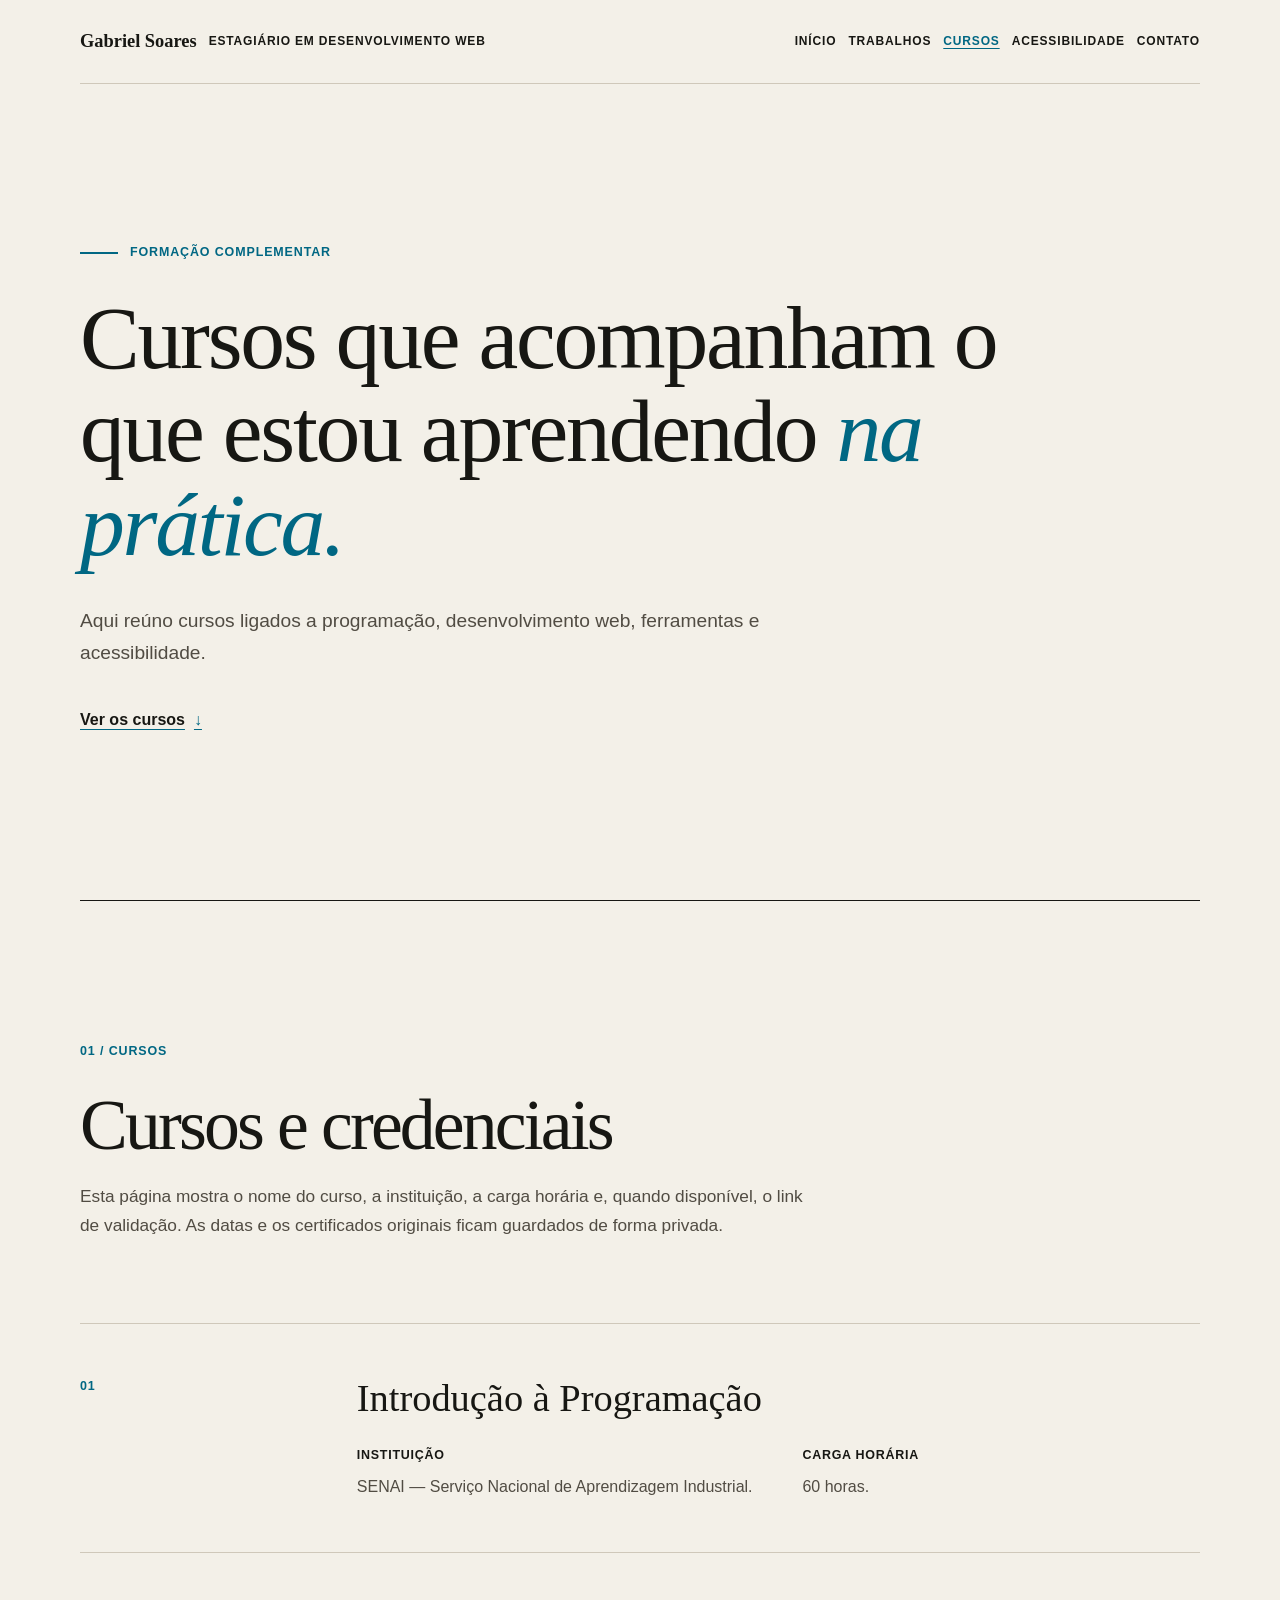
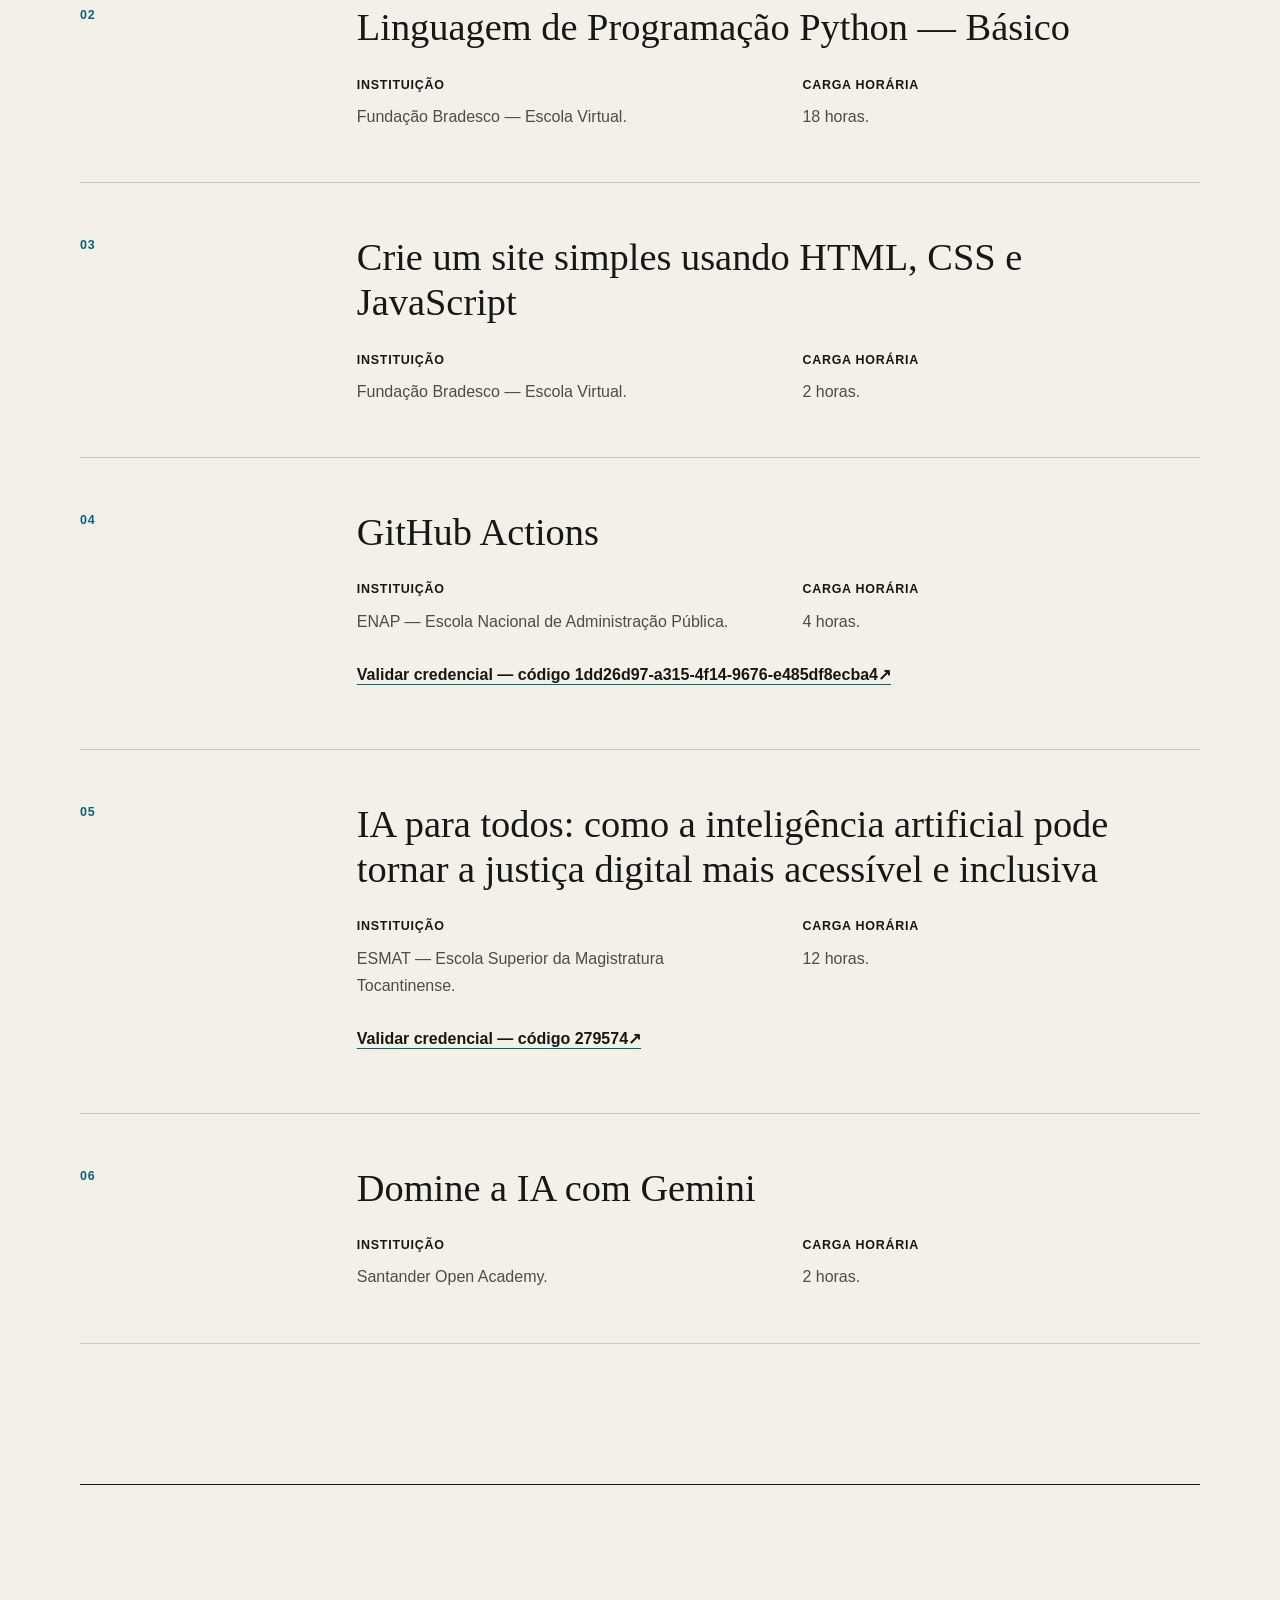
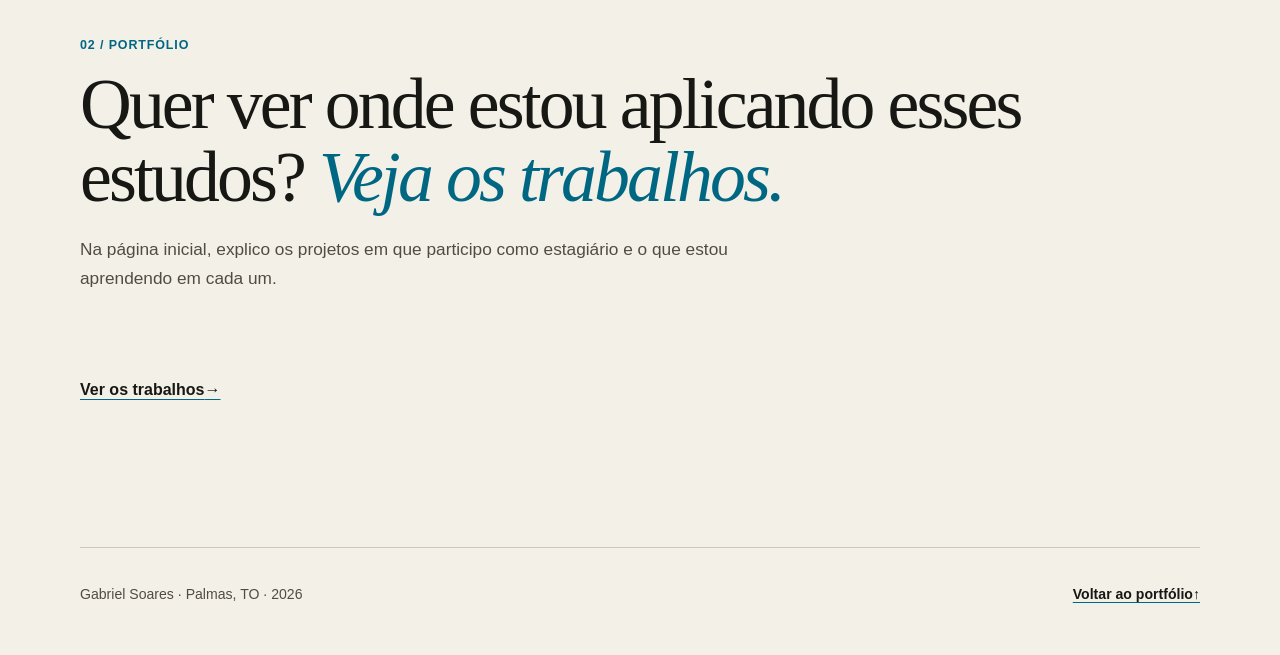
==== commit 7f02b96f: "Atualiza portfolio pelo Joomla" ====
--- a/cursos/index.html
+++ b/cursos/index.html
@@ -12,241 +12,154 @@
   <title>Cursos e certificados | Gabriel Soares</title>
 </head>
 <body>
-  <div id="inicio" class="gs-portfolio gs-courses-page" tabindex="-1">
-    <a href="#conteudo" class="gs-skip-link">Pular para o conteúdo principal</a>
-
-    <p id="aviso-nova-aba" class="gs-visually-hidden">
-      O link abre em uma nova aba.
-    </p>
-
-    <header class="gs-site-header">
-      <a href="../" class="gs-signature">
-        <strong>Gabriel Soares</strong>
-        <span>Estagiário em desenvolvimento web</span>
-        <span class="gs-visually-hidden">— voltar ao portfólio</span>
-      </a>
-
-      <nav aria-label="Navegação principal">
-        <ul class="gs-nav" role="list">
-          <li><a href="../">Início</a></li>
-          <li><a href="../#trabalhos">Trabalhos</a></li>
-          <li><a href="#conteudo" aria-current="page">Cursos</a></li>
-          <li><a href="../#acessibilidade">Acessibilidade</a></li>
-          <li><a href="../#contato">Contato</a></li>
-        </ul>
-      </nav>
-    </header>
-
-    <main id="conteudo" tabindex="-1">
-      <section class="gs-hero" aria-labelledby="titulo-principal">
-        <p class="gs-overline">Formação complementar</p>
-
-        <h1 id="titulo-principal">
-          Cursos que complementam minha formação <em>na prática.</em>
-        </h1>
-
-        <p class="gs-lead">
-          Aqui reúno cursos ligados a programação, desenvolvimento web, ferramentas e acessibilidade.
-        </p>
-
-        <a href="#lista-cursos" class="gs-text-link">Ver os cursos</a>
-      </section>
-
-      <section id="lista-cursos" class="gs-section" aria-labelledby="titulo-cursos">
-        <div class="gs-section-heading">
-          <p class="gs-section-index" aria-hidden="true">01 / Cursos</p>
-
-          <div>
-            <h2 id="titulo-cursos">Cursos e credenciais</h2>
-            <p class="gs-section-intro">
-              Esta página mostra o nome do curso, a instituição, a carga horária e, quando disponível, o link de validação. As datas e os certificados originais ficam guardados de forma privada.
-            </p>
-          </div>
-        </div>
-
-        <ol class="gs-education-list" role="list">
-          <li>
-            <article class="gs-education-item" aria-labelledby="curso-programacao">
-              <p class="gs-education-date" aria-hidden="true">01</p>
-
-              <div>
-                <h3 id="curso-programacao">Introdução à Programação</h3>
-
-                <ul class="gs-project-details" role="list">
-                  <li>
-                    <p class="gs-detail-label"><strong>Instituição</strong></p>
-                    <p>SENAI — Serviço Nacional de Aprendizagem Industrial.</p>
-                  </li>
-                  <li>
-                    <p class="gs-detail-label"><strong>Carga horária</strong></p>
-                    <p>60 horas.</p>
-                  </li>
-                </ul>
-              </div>
-            </article>
-          </li>
-
-          <li>
-            <article class="gs-education-item" aria-labelledby="curso-python">
-              <p class="gs-education-date" aria-hidden="true">02</p>
-
-              <div>
-                <h3 id="curso-python">Linguagem de Programação Python — Básico</h3>
-
-                <ul class="gs-project-details" role="list">
-                  <li>
-                    <p class="gs-detail-label"><strong>Instituição</strong></p>
-                    <p>Fundação Bradesco — Escola Virtual.</p>
-                  </li>
-                  <li>
-                    <p class="gs-detail-label"><strong>Carga horária</strong></p>
-                    <p>18 horas.</p>
-                  </li>
-                </ul>
-              </div>
-            </article>
-          </li>
-
-          <li>
-            <article class="gs-education-item" aria-labelledby="curso-html-css-js">
-              <p class="gs-education-date" aria-hidden="true">03</p>
-
-              <div>
-                <h3 id="curso-html-css-js">Crie um site simples usando HTML, CSS e JavaScript</h3>
-
-                <ul class="gs-project-details" role="list">
-                  <li>
-                    <p class="gs-detail-label"><strong>Instituição</strong></p>
-                    <p>Fundação Bradesco — Escola Virtual.</p>
-                  </li>
-                  <li>
-                    <p class="gs-detail-label"><strong>Carga horária</strong></p>
-                    <p>2 horas.</p>
-                  </li>
-                </ul>
-              </div>
-            </article>
-          </li>
-
-          <li>
-            <article class="gs-education-item" aria-labelledby="curso-github-actions">
-              <p class="gs-education-date" aria-hidden="true">04</p>
-
-              <div>
-                <h3 id="curso-github-actions">GitHub Actions</h3>
-
-                <ul class="gs-project-details" role="list">
-                  <li>
-                    <p class="gs-detail-label"><strong>Instituição</strong></p>
-                    <p>ENAP — Escola Nacional de Administração Pública.</p>
-                  </li>
-                  <li>
-                    <p class="gs-detail-label"><strong>Carga horária</strong></p>
-                    <p>4 horas.</p>
-                  </li>
-                </ul>
-
-                <p class="gs-education-links">
-                  <a
-                    href="https://www.escolavirtual.gov.br/documentos/validacao"
-                    target="_blank"
-                    rel="noopener noreferrer"
-                    aria-describedby="aviso-nova-aba"
-                  >
-                    Validar credencial — código 1dd26d97-a315-4f14-9676-e485df8ecba4
-                    <span aria-hidden="true">↗</span>
-                  </a>
-                </p>
-              </div>
-            </article>
-          </li>
-
-          <li>
-            <article class="gs-education-item" aria-labelledby="curso-ia-esmat">
-              <p class="gs-education-date" aria-hidden="true">05</p>
-
-              <div>
-                <h3 id="curso-ia-esmat">
-                  IA para todos: como a inteligência artificial pode tornar a justiça digital mais acessível e inclusiva
-                </h3>
-
-                <ul class="gs-project-details" role="list">
-                  <li>
-                    <p class="gs-detail-label"><strong>Instituição</strong></p>
-                    <p>ESMAT — Escola Superior da Magistratura Tocantinense.</p>
-                  </li>
-                  <li>
-                    <p class="gs-detail-label"><strong>Carga horária</strong></p>
-                    <p>12 horas.</p>
-                  </li>
-                </ul>
-
-                <p class="gs-education-links">
-                  <a
-                    href="https://app.esmat.tjto.jus.br/sav/validate"
-                    target="_blank"
-                    rel="noopener noreferrer"
-                    aria-describedby="aviso-nova-aba"
-                  >
-                    Validar credencial — código 279574
-                    <span aria-hidden="true">↗</span>
-                  </a>
-                </p>
-              </div>
-            </article>
-          </li>
-
-          <li>
-            <article class="gs-education-item" aria-labelledby="curso-gemini">
-              <p class="gs-education-date" aria-hidden="true">06</p>
-
-              <div>
-                <h3 id="curso-gemini">Domine a IA com Gemini</h3>
-
-                <ul class="gs-project-details" role="list">
-                  <li>
-                    <p class="gs-detail-label"><strong>Instituição</strong></p>
-                    <p>Santander Open Academy.</p>
-                  </li>
-                  <li>
-                    <p class="gs-detail-label"><strong>Carga horária</strong></p>
-                    <p>2 horas.</p>
-                  </li>
-                </ul>
-              </div>
-            </article>
-          </li>
-        </ol>
-      </section>
-    </main>
-
-    <footer class="gs-contact" aria-labelledby="titulo-voltar-portfolio">
-      <p class="gs-section-index" aria-hidden="true">02 / Portfólio</p>
-
-      <div class="gs-contact-grid">
-        <div>
-          <h2 id="titulo-voltar-portfolio">
-            Quer ver onde estou aplicando esses estudos? <em>Veja os trabalhos.</em>
-          </h2>
-          <p class="gs-contact-intro">
-            Na página inicial, explico os projetos em que participo como estagiário e o que estou aprendendo em cada um.
-          </p>
-        </div>
-
-        <p class="gs-education-links">
-          <a href="../#trabalhos">
-            Ver os trabalhos <span aria-hidden="true">→</span>
-          </a>
-        </p>
-      </div>
-
-      <div class="gs-footer-line">
-        <p>Gabriel Soares · Palmas, TO · <time datetime="2026">2026</time></p>
-        <a href="../">
-          Voltar ao portfólio <span aria-hidden="true">↑</span>
-        </a>
-      </div>
-    </footer>
-  </div>
+<div id="inicio" class="gs-portfolio gs-courses-page" tabindex="-1"><a href="#conteudo" class="gs-skip-link"> Pular para o conteúdo principal </a>
+<p id="aviso-nova-aba" class="gs-visually-hidden">O link abre em uma nova aba.</p>
+<header class="gs-site-header"><a href="../" class="gs-signature"> <strong>Gabriel Soares</strong> <span>Estagiário em desenvolvimento web</span> <span class="gs-visually-hidden">— voltar ao portfólio</span> </a><nav aria-label="Navegação principal">
+<ul class="gs-nav" role="list">
+<li><a href="../">Início</a></li>
+<li><a href="../#trabalhos">Trabalhos</a></li>
+<li><a href="#conteudo" aria-current="page">Cursos</a></li>
+<li><a href="../#acessibilidade">Acessibilidade</a></li>
+<li><a href="../#contato">Contato</a></li>
+</ul>
+</nav></header><main id="conteudo" tabindex="-1">
+<section class="gs-hero" aria-labelledby="titulo-principal">
+<p class="gs-overline">Formação complementar</p>
+<h1 id="titulo-principal">Cursos que acompanham o que estou aprendendo <em>na prática.</em></h1>
+<p class="gs-lead">Aqui reúno cursos ligados a programação, desenvolvimento web, ferramentas e acessibilidade.</p>
+<a href="#lista-cursos" class="gs-text-link">Ver os cursos</a></section>
+<section id="lista-cursos" class="gs-section" aria-labelledby="titulo-cursos">
+<div class="gs-section-heading">
+<p class="gs-section-index" aria-hidden="true">01 / Cursos</p>
+<div>
+<h2 id="titulo-cursos">Cursos e credenciais</h2>
+<p class="gs-section-intro">Esta página mostra o nome do curso, a instituição, a carga horária e, quando disponível, o link de validação. As datas e os certificados originais ficam guardados de forma privada.</p>
+</div>
+</div>
+<ol class="gs-education-list" role="list">
+<li>
+<article class="gs-education-item" aria-labelledby="curso-programacao">
+<p class="gs-education-date" aria-hidden="true">01</p>
+<div>
+<h3 id="curso-programacao">Introdução à Programação</h3>
+<ul class="gs-project-details" role="list">
+<li>
+<p class="gs-detail-label"><strong>Instituição</strong></p>
+<p>SENAI — Serviço Nacional de Aprendizagem Industrial.</p>
+</li>
+<li>
+<p class="gs-detail-label"><strong>Carga horária</strong></p>
+<p>60 horas.</p>
+</li>
+</ul>
+</div>
+</article>
+</li>
+<li>
+<article class="gs-education-item" aria-labelledby="curso-python">
+<p class="gs-education-date" aria-hidden="true">02</p>
+<div>
+<h3 id="curso-python">Linguagem de Programação Python — Básico</h3>
+<ul class="gs-project-details" role="list">
+<li>
+<p class="gs-detail-label"><strong>Instituição</strong></p>
+<p>Fundação Bradesco — Escola Virtual.</p>
+</li>
+<li>
+<p class="gs-detail-label"><strong>Carga horária</strong></p>
+<p>18 horas.</p>
+</li>
+</ul>
+</div>
+</article>
+</li>
+<li>
+<article class="gs-education-item" aria-labelledby="curso-html-css-js">
+<p class="gs-education-date" aria-hidden="true">03</p>
+<div>
+<h3 id="curso-html-css-js">Crie um site simples usando HTML, CSS e JavaScript</h3>
+<ul class="gs-project-details" role="list">
+<li>
+<p class="gs-detail-label"><strong>Instituição</strong></p>
+<p>Fundação Bradesco — Escola Virtual.</p>
+</li>
+<li>
+<p class="gs-detail-label"><strong>Carga horária</strong></p>
+<p>2 horas.</p>
+</li>
+</ul>
+</div>
+</article>
+</li>
+<li>
+<article class="gs-education-item" aria-labelledby="curso-github-actions">
+<p class="gs-education-date" aria-hidden="true">04</p>
+<div>
+<h3 id="curso-github-actions">GitHub Actions</h3>
+<ul class="gs-project-details" role="list">
+<li>
+<p class="gs-detail-label"><strong>Instituição</strong></p>
+<p>ENAP — Escola Nacional de Administração Pública.</p>
+</li>
+<li>
+<p class="gs-detail-label"><strong>Carga horária</strong></p>
+<p>4 horas.</p>
+</li>
+</ul>
+<p class="gs-education-links"><a href="https://www.escolavirtual.gov.br/documentos/validacao" target="_blank" rel="noopener noreferrer" aria-describedby="aviso-nova-aba"> Validar credencial — código 1dd26d97-a315-4f14-9676-e485df8ecba4 <span aria-hidden="true">↗</span> </a></p>
+</div>
+</article>
+</li>
+<li>
+<article class="gs-education-item" aria-labelledby="curso-ia-esmat">
+<p class="gs-education-date" aria-hidden="true">05</p>
+<div>
+<h3 id="curso-ia-esmat">IA para todos: como a inteligência artificial pode tornar a justiça digital mais acessível e inclusiva</h3>
+<ul class="gs-project-details" role="list">
+<li>
+<p class="gs-detail-label"><strong>Instituição</strong></p>
+<p>ESMAT — Escola Superior da Magistratura Tocantinense.</p>
+</li>
+<li>
+<p class="gs-detail-label"><strong>Carga horária</strong></p>
+<p>12 horas.</p>
+</li>
+</ul>
+<p class="gs-education-links"><a href="https://app.esmat.tjto.jus.br/sav/validate" target="_blank" rel="noopener noreferrer" aria-describedby="aviso-nova-aba"> Validar credencial — código 279574 <span aria-hidden="true">↗</span> </a></p>
+</div>
+</article>
+</li>
+<li>
+<article class="gs-education-item" aria-labelledby="curso-gemini">
+<p class="gs-education-date" aria-hidden="true">06</p>
+<div>
+<h3 id="curso-gemini">Domine a IA com Gemini</h3>
+<ul class="gs-project-details" role="list">
+<li>
+<p class="gs-detail-label"><strong>Instituição</strong></p>
+<p>Santander Open Academy.</p>
+</li>
+<li>
+<p class="gs-detail-label"><strong>Carga horária</strong></p>
+<p>2 horas.</p>
+</li>
+</ul>
+</div>
+</article>
+</li>
+</ol></section>
+</main><footer class="gs-contact" aria-labelledby="titulo-voltar-portfolio">
+<p class="gs-section-index" aria-hidden="true">02 / Portfólio</p>
+<div class="gs-contact-grid">
+<div>
+<h2 id="titulo-voltar-portfolio">Quer ver onde estou aplicando esses estudos? <em>Veja os trabalhos.</em></h2>
+<p class="gs-contact-intro">Na página inicial, explico os projetos em que participo como estagiário e o que estou aprendendo em cada um.</p>
+</div>
+<p class="gs-education-links"><a href="../#trabalhos"> Ver os trabalhos <span aria-hidden="true">→</span> </a></p>
+</div>
+<div class="gs-footer-line">
+<p>Gabriel Soares · Palmas, TO · <time datetime="2026">2026</time></p>
+<a href="../"> Voltar ao portfólio <span aria-hidden="true">↑</span> </a></div>
+</footer></div>
 </body>
 </html>
